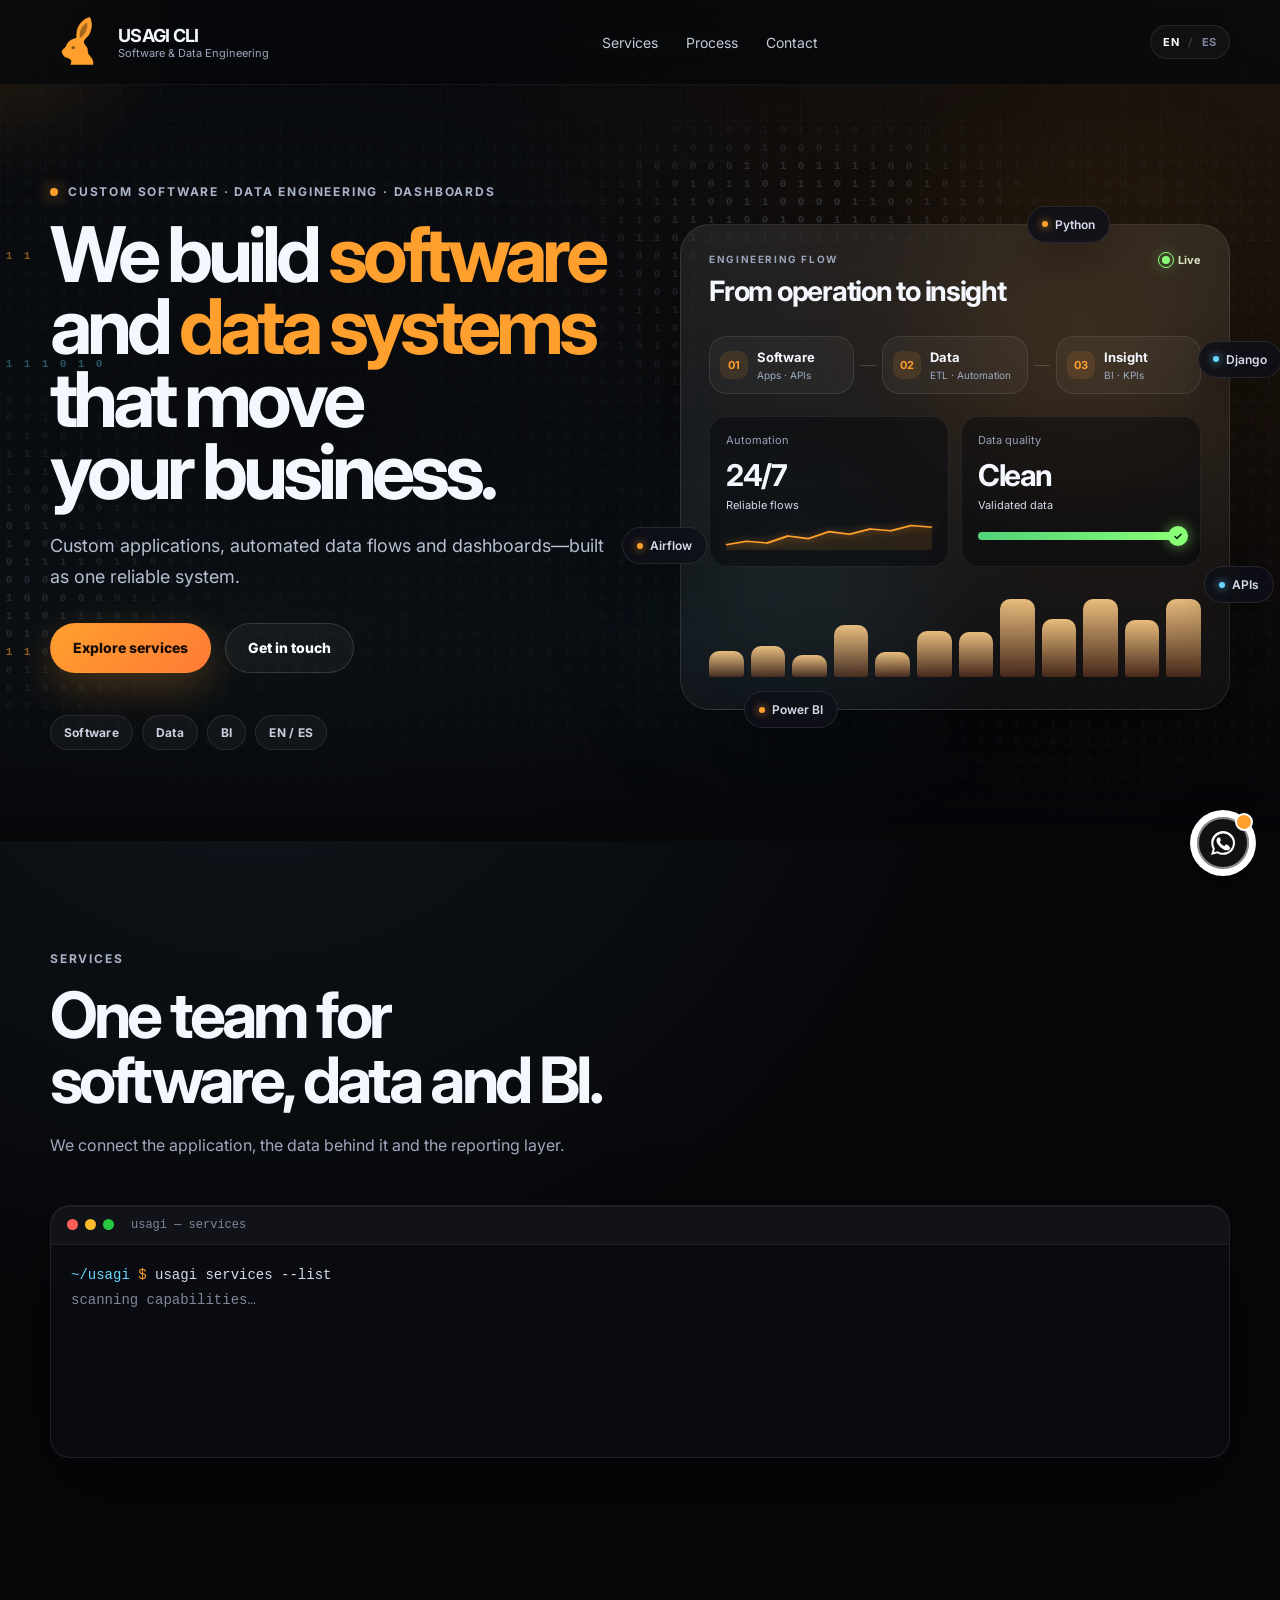
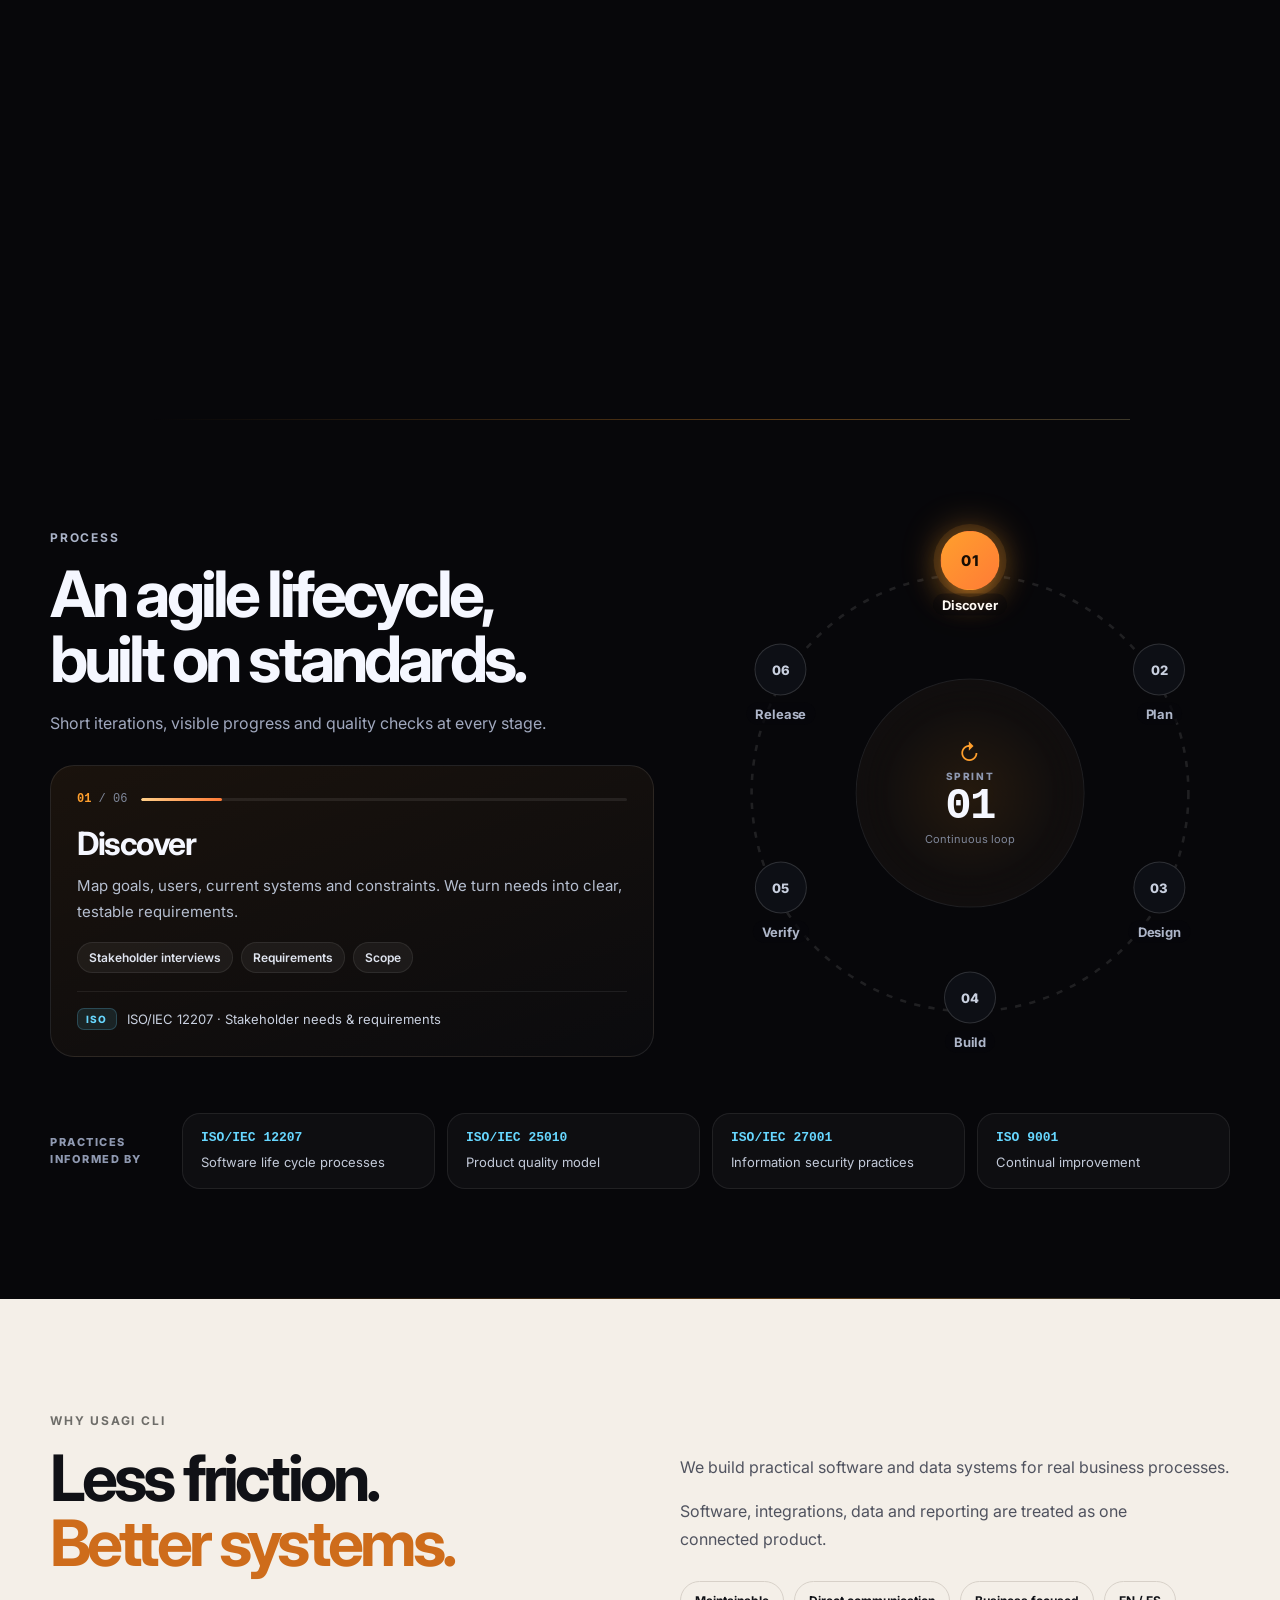
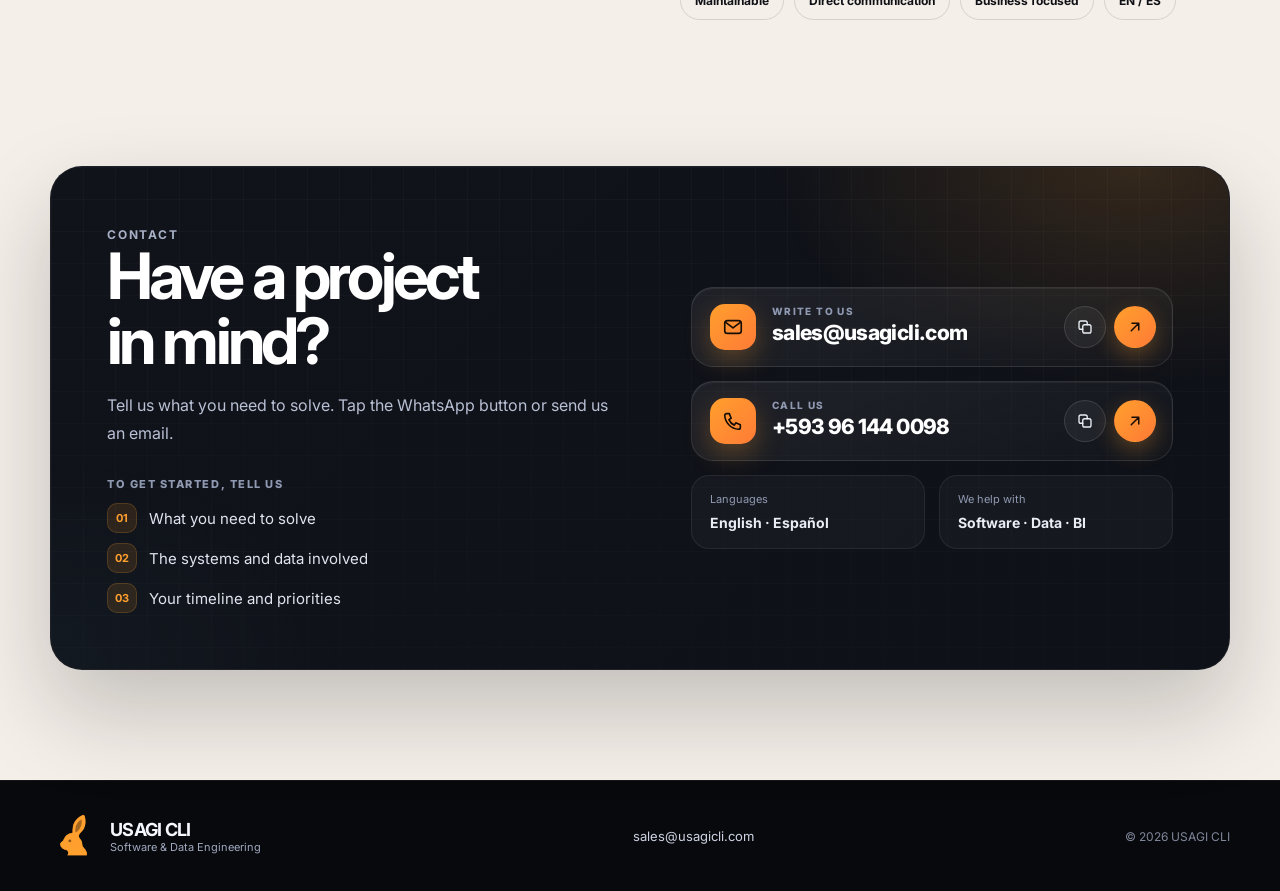
==== index.html @ cc5dfbf8 "init" ====
<!doctype html>
<html lang="en">
<head>
  <meta charset="utf-8" />
  <meta name="viewport" content="width=device-width, initial-scale=1" />
  <meta name="description" content="USAGI CLI is a software and data engineering company focused on custom development, data pipelines, automation and dashboards." />
  <title>USAGI CLI — Software & Data Engineering</title>
  <link rel="preconnect" href="https://fonts.googleapis.com">
  <link rel="preconnect" href="https://fonts.gstatic.com" crossorigin>
  <link href="https://fonts.googleapis.com/css2?family=Inter:wght@400;500;600;700;800;900&family=Space+Grotesk:wght@500;700&display=swap" rel="stylesheet">
  <link rel="stylesheet" href="styles.css" />
</head>
<body>
  <div class="bg-grid"></div>
  <div class="cursor-glow" id="cursorGlow"></div>

  <header class="site-header">
    <div class="container nav-row">
      <a href="#top" class="brand" aria-label="USAGI CLI home">
        <span class="brand-badge">
          <img src="logo.png" alt="USAGI CLI logo" class="brand-logo" />
        </span>
        <span class="brand-text">
          <strong>USAGI CLI</strong>
          <small data-i18n="brand.tag">Software & Data Engineering</small>
        </span>
      </a>

      <nav class="main-nav" aria-label="Main navigation">
        <a href="#services" data-i18n="nav.services">Services</a>
        <a href="#process" data-i18n="nav.process">Process</a>
        <a href="#contact" data-i18n="nav.contact">Contact</a>
      </nav>

      <div class="nav-actions">
        <button class="lang-switch" id="langSwitch" aria-label="Switch language">
          <span data-lang="en">EN</span>
          <span class="slash">/</span>
          <span data-lang="es">ES</span>
        </button>
      </div>
    </div>
  </header>

  <main id="top">
    <section class="hero section-first">
      <canvas class="hero-bits" id="heroBits" aria-hidden="true"></canvas>
      <div class="container hero-grid">
        <div class="hero-copy">
          <div class="eyebrow">
            <span class="eyebrow-ping"></span>
            <span data-i18n="hero.eyebrow">Custom software · Data engineering · Dashboards</span>
          </div>

          <h1 data-i18n-html="hero.title">We build <span>software systems</span> and <span>data flows</span> that move businesses forward.</h1>
          <p class="hero-lead" data-i18n="hero.lead">USAGI CLI helps companies design, build and operate custom applications, data pipelines, process automation and dashboards with practical engineering and direct communication.</p>

          <div class="hero-actions">
            <a href="#services" class="button primary" data-i18n="hero.cta1">Explore services</a>
            <a href="#contact" class="button ghost" data-i18n="hero.cta2">Get in touch</a>
          </div>

          <div class="hero-chips" aria-label="Capabilities">
            <span>Software</span>
            <span>Data</span>
            <span>BI</span>
            <span>EN / ES</span>
          </div>
        </div>

        <div class="hero-visual">
          <div class="hero-orb orb-a"></div>
          <div class="hero-orb orb-b"></div>

          <div class="hero-stage">
          <div class="hero-panel glass tilt-card" id="tiltCard">
            <div class="panel-glare" aria-hidden="true"></div>
            <div class="panel-top">
              <div>
                <span class="micro-label" data-i18n="panel.label">LIVE ENGINEERING VIEW</span>
                <h3 data-i18n="panel.title">Connected delivery</h3>
              </div>
              <span class="live-status"><i></i><span data-i18n="panel.status">Active</span></span>
            </div>

            <div class="workflow-rail">
              <div class="wf-item">
                <b>01</b>
                <div>
                  <strong data-i18n="panel.box1.title">Software</strong>
                  <span data-i18n="panel.box1.text">Apps · APIs · Platforms</span>
                </div>
              </div>
              <div class="wf-line"><i></i></div>
              <div class="wf-item">
                <b>02</b>
                <div>
                  <strong data-i18n="panel.box2.title">Data</strong>
                  <span data-i18n="panel.box2.text">ETL · Validation · Automation</span>
                </div>
              </div>
              <div class="wf-line"><i></i></div>
              <div class="wf-item">
                <b>03</b>
                <div>
                  <strong data-i18n="panel.box3.title">Insight</strong>
                  <span data-i18n="panel.box3.text">Dashboards · KPIs · Reporting</span>
                </div>
              </div>
            </div>

            <div class="signal-grid">
              <div class="signal-card">
                <span data-i18n="panel.metric1.label">Automation</span>
                <strong>24/7</strong>
                <small data-i18n="panel.metric1.text">Always-on flows</small>
                <svg class="sparkline" viewBox="0 0 120 32" preserveAspectRatio="none" aria-hidden="true">
                  <path class="spark-fill" d="M0 26 L12 22 L24 24 L36 16 L48 19 L60 11 L72 14 L84 8 L96 10 L108 4 L120 6 L120 32 L0 32 Z"/>
                  <path class="spark-line" pathLength="1" d="M0 26 L12 22 L24 24 L36 16 L48 19 L60 11 L72 14 L84 8 L96 10 L108 4 L120 6"/>
                </svg>
              </div>
              <div class="signal-card">
                <span data-i18n="panel.metric2.label">Data quality</span>
                <strong>Clean</strong>
                <small data-i18n="panel.metric2.text">Validation-first</small>
                <div class="quality-bar" aria-hidden="true"><i></i><b>✓</b></div>
              </div>
            </div>

            <div class="pulse-chart" id="pulseChart" aria-hidden="true">
              <span></span><span></span><span></span><span></span><span></span><span></span><span></span><span></span><span></span><span></span><span></span><span></span>
            </div>
          </div>

          <div class="float-tag tag-1">Python</div>
          <div class="float-tag tag-2">Django</div>
          <div class="float-tag tag-3">Airflow</div>
          <div class="float-tag tag-4">Power BI</div>
          <div class="float-tag tag-5">APIs</div>
          </div>
        </div>
      </div>
    </section>


    <section class="section" id="services">
      <div class="container">
        <div class="section-heading reveal">
          <span class="kicker" data-i18n="services.kicker">Services</span>
          <h2 data-i18n="services.title">Engineering that covers product, process and information.</h2>
          <p data-i18n="services.lead">We do not just build screens. We help structure the system behind them: logic, integrations, data movement and decision-ready outputs.</p>
        </div>

        <div class="cli-window reveal" id="servicesCli" aria-hidden="true">
          <div class="cli-bar">
            <i></i><i></i><i></i>
            <span>usagi — services</span>
          </div>
          <div class="cli-body"></div>
        </div>

        <div class="service-grid" id="serviceGrid">
          <article class="service-card featured">
            <div class="service-top"><div class="service-icon">◫</div><code class="service-path">~/software</code></div>
            <h3 data-i18n="services.a.title">Software Development</h3>
            <p data-i18n="services.a.text">Custom platforms, internal systems, web apps, backend services and APIs designed for real workflows and maintainable growth.</p>
            <ul>
              <li data-i18n="services.a.1">Custom web applications</li>
              <li data-i18n="services.a.2">Backend architecture & APIs</li>
              <li data-i18n="services.a.3">Frontend implementation</li>
                          </ul>
          </article>

          <article class="service-card">
            <div class="service-top"><div class="service-icon">↯</div><code class="service-path">~/data</code></div>
            <h3 data-i18n="services.b.title">Data Engineering</h3>
            <p data-i18n="services.b.text">Data collection and orchestration across databases, files, APIs and operational sources—clean, validated and ready to be consumed.</p>
            <ul>
              <li data-i18n="services.b.1">ETL / ELT pipelines</li>
              <li data-i18n="services.b.2">Process automation</li>
              <li data-i18n="services.b.3">Database & source integrations</li>
                          </ul>
          </article>

          <article class="service-card">
            <div class="service-top"><div class="service-icon">▣</div><code class="service-path">~/insight</code></div>
            <h3 data-i18n="services.c.title">Dashboards & BI</h3>
            <p data-i18n="services.c.text">Operational and executive dashboards that transform data into visibility, KPIs and confident business decisions.</p>
            <ul>
              <li data-i18n="services.c.1">Power BI dashboards</li>
              <li data-i18n="services.c.2">Executive reporting</li>
              <li data-i18n="services.c.3">Metrics and KPI design</li>
                          </ul>
          </article>
        </div>
      </div>
    </section>


    <section class="section process-section" id="process">
      <div class="container">
        <div class="lifecycle">
          <div class="lc-copy">
            <div class="section-heading reveal">
              <span class="kicker" data-i18n="process.kicker">Process</span>
              <h2 data-i18n="process.title">An agile lifecycle, built on standards.</h2>
              <p data-i18n="process.lead">Short iterations, visible progress and quality checks at every stage.</p>
            </div>

            <div class="lc-detail reveal" id="lcDetail" aria-live="polite">
              <div class="lc-detail-top">
                <span class="lc-count"><b id="lcNum">01</b> / 06</span>
                <span class="lc-bar"><i id="lcBar"></i></span>
              </div>
              <h3 id="lcTitle">Discover</h3>
              <p id="lcText">Map goals, users, current systems and constraints. We turn needs into clear, testable requirements.</p>
              <ul class="lc-tags" id="lcTags"><li>Stakeholder interviews</li><li>Requirements</li><li>Scope</li></ul>
              <div class="lc-iso"><span>ISO</span><em id="lcIso">ISO/IEC 12207 · Stakeholder needs & requirements</em></div>
            </div>
          </div>

          <div class="lc-wheel reveal" id="lcWheel">
            <svg class="lc-ring" viewBox="0 0 100 100" aria-hidden="true">
              <defs>
                <linearGradient id="lcGrad" x1="0" y1="0" x2="1" y2="1">
                  <stop offset="0" stop-color="#ffcf89"/><stop offset="1" stop-color="#ff7b36"/>
                </linearGradient>
              </defs>
              <circle class="lc-track" cx="50" cy="50" r="42"/>
              <circle class="lc-progress" id="lcProgress" cx="50" cy="50" r="42" pathLength="600"/>
              <g class="lc-runner" id="lcRunner"><circle cx="50" cy="8" r="2.2"/></g>
            </svg>
            <div class="lc-center">
              <span class="lc-loop" aria-hidden="true">↻</span>
              <small data-i18n="lc.sprint">Sprint</small>
              <strong id="lcSprint">01</strong>
              <em data-i18n="lc.center">Continuous loop</em>
            </div>
              <button class="lc-node active" type="button" data-step="0" style="left:50%;top:8%">
                <b>01</b><span data-i18n="lc.1.title">Discover</span>
              </button>
              <button class="lc-node" type="button" data-step="1" style="left:86.4%;top:29%">
                <b>02</b><span data-i18n="lc.2.title">Plan</span>
              </button>
              <button class="lc-node" type="button" data-step="2" style="left:86.4%;top:71%">
                <b>03</b><span data-i18n="lc.3.title">Design</span>
              </button>
              <button class="lc-node" type="button" data-step="3" style="left:50%;top:92%">
                <b>04</b><span data-i18n="lc.4.title">Build</span>
              </button>
              <button class="lc-node" type="button" data-step="4" style="left:13.6%;top:71%">
                <b>05</b><span data-i18n="lc.5.title">Verify</span>
              </button>
              <button class="lc-node" type="button" data-step="5" style="left:13.6%;top:29%">
                <b>06</b><span data-i18n="lc.6.title">Release</span>
              </button>
          </div>
        </div>

        <div class="iso-strip reveal">
          <span class="iso-label" data-i18n="iso.label">Practices informed by</span>
          <div class="iso-card">
            <strong>ISO/IEC 12207</strong>
            <span data-i18n="iso.1">Software life cycle processes</span>
          </div>
          <div class="iso-card">
            <strong>ISO/IEC 25010</strong>
            <span data-i18n="iso.2">Product quality model</span>
          </div>
          <div class="iso-card">
            <strong>ISO/IEC 27001</strong>
            <span data-i18n="iso.3">Information security practices</span>
          </div>
          <div class="iso-card">
            <strong>ISO 9001</strong>
            <span data-i18n="iso.4">Continual improvement</span>
          </div>
        </div>
      </div>
    </section>

    <section class="section about-section">
      <div class="container about-layout">
        <div class="about-intro reveal">
          <span class="kicker" data-i18n="about.kicker">Why USAGI CLI</span>
          <h2 data-i18n-html="about.title">Technology should reduce friction, <span>not create it.</span></h2>
        </div>
        <div class="about-copy reveal">
          <p data-i18n="about.p1">USAGI CLI is a software and data engineering company focused on useful systems: products that solve real problems, processes that can be automated and information that can be trusted.</p>
          <p data-i18n="about.p2">We care about both the engineering and the business process behind it. That means understanding the database, the integration, the user workflow and the reporting layer as one connected system.</p>
          <div class="principles">
            <span data-i18n="about.tag1">Maintainable systems</span>
            <span data-i18n="about.tag2">Direct communication</span>
            <span data-i18n="about.tag3">Business-driven solutions</span>
            <span data-i18n="about.tag4">English / Spanish delivery</span>
          </div>
        </div>
      </div>
    </section>

    <section class="section contact-section" id="contact">
      <div class="container">
        <div class="contact-panel reveal">
          <div class="contact-copy">
            <span class="kicker light" data-i18n="contact.kicker">Contact</span>
            <h2 data-i18n="contact.title">Let’s talk about your project.</h2>
            <p data-i18n="contact.text">Tell us what you need to solve. Tap the WhatsApp button or send us an email.</p>

            <div class="contact-brief">
              <small data-i18n="contact.briefLabel">To get started, tell us</small>
              <ol>
                <li><b>01</b><span data-i18n="contact.brief1">What you need to solve</span></li>
                <li><b>02</b><span data-i18n="contact.brief2">The systems and data involved</span></li>
                <li><b>03</b><span data-i18n="contact.brief3">Your timeline and priorities</span></li>
              </ol>
            </div>
          </div>

          <div class="contact-cards">
            <div class="contact-method">
              <span class="contact-method-icon" aria-hidden="true">
                <svg viewBox="0 0 24 24" fill="none" stroke="currentColor" stroke-width="1.8" stroke-linecap="round" stroke-linejoin="round"><rect x="3" y="5" width="18" height="14" rx="3"/><path d="m4 7 8 6 8-6"/></svg>
              </span>
              <div class="contact-method-text">
                <small data-i18n="contact.emailLabel">Write to us</small>
                <a class="contact-method-value" href="mailto:sales@usagicli.com">sales@usagicli.com</a>
              </div>
              <div class="contact-method-actions">
                <button class="contact-icon-btn contact-copy-btn" type="button" data-copy="sales@usagicli.com" data-i18n-label="contact.copy" aria-label="Copy address" title="Copy address"><svg class="i-copy" viewBox="0 0 24 24" fill="none" stroke="currentColor" stroke-width="1.8" stroke-linecap="round" stroke-linejoin="round"><rect x="9" y="9" width="11" height="11" rx="2.5"/><path d="M15 9V6.5A2.5 2.5 0 0 0 12.5 4h-6A2.5 2.5 0 0 0 4 6.5v6A2.5 2.5 0 0 0 6.5 15H9"/></svg><svg class="i-check" viewBox="0 0 24 24" fill="none" stroke="currentColor" stroke-width="2.2" stroke-linecap="round" stroke-linejoin="round"><path d="m5 12.5 4.5 4.5L19 7.5"/></svg></button>
                <a class="contact-icon-btn primary" href="mailto:sales@usagicli.com" data-i18n-label="contact.emailAction" aria-label="Send an email" title="Send an email"><svg viewBox="0 0 24 24" fill="none" stroke="currentColor" stroke-width="2" stroke-linecap="round" stroke-linejoin="round"><path d="M7 17 17 7M8 7h9v9"/></svg></a>
              </div>
            </div>

            <div class="contact-method">
              <span class="contact-method-icon" aria-hidden="true">
                <svg viewBox="0 0 24 24" fill="none" stroke="currentColor" stroke-width="1.8" stroke-linecap="round" stroke-linejoin="round"><path d="M5 4h3l2 5-2.5 1.5a11 11 0 0 0 6 6L15 14l5 2v3a2 2 0 0 1-2 2A16 16 0 0 1 3 6a2 2 0 0 1 2-2"/></svg>
              </span>
              <div class="contact-method-text">
                <small data-i18n="contact.phoneLabel">Call us</small>
                <a class="contact-method-value" href="tel:+593961440098">+593 96 144 0098</a>
              </div>
              <div class="contact-method-actions">
                <button class="contact-icon-btn contact-copy-btn" type="button" data-copy="+593 96 144 0098" data-i18n-label="contact.copyPhone" aria-label="Copy number" title="Copy number"><svg class="i-copy" viewBox="0 0 24 24" fill="none" stroke="currentColor" stroke-width="1.8" stroke-linecap="round" stroke-linejoin="round"><rect x="9" y="9" width="11" height="11" rx="2.5"/><path d="M15 9V6.5A2.5 2.5 0 0 0 12.5 4h-6A2.5 2.5 0 0 0 4 6.5v6A2.5 2.5 0 0 0 6.5 15H9"/></svg><svg class="i-check" viewBox="0 0 24 24" fill="none" stroke="currentColor" stroke-width="2.2" stroke-linecap="round" stroke-linejoin="round"><path d="m5 12.5 4.5 4.5L19 7.5"/></svg></button>
                <a class="contact-icon-btn primary" href="tel:+593961440098" data-i18n-label="contact.phoneAction" aria-label="Call now" title="Call now"><svg viewBox="0 0 24 24" fill="none" stroke="currentColor" stroke-width="2" stroke-linecap="round" stroke-linejoin="round"><path d="M7 17 17 7M8 7h9v9"/></svg></a>
              </div>
            </div>


            <div class="contact-facts">
              <div>
                <small data-i18n="contact.langLabel">Languages</small>
                <strong>English · Español</strong>
              </div>
              <div>
                <small data-i18n="contact.focusLabel">We help with</small>
                <strong data-i18n="contact.focus">Software · Data · BI</strong>
              </div>
            </div>
          </div>
        </div>
      </div>
    </section>
  </main>

  <footer class="site-footer">
    <div class="container footer-row">
      <a href="#top" class="brand footer-brand">
        <span class="brand-badge small">
          <img src="logo.png" alt="USAGI CLI logo" class="brand-logo" />
        </span>
        <span class="brand-text">
          <strong>USAGI CLI</strong>
          <small data-i18n="footer.tag">Software & Data Engineering</small>
        </span>
      </a>
      <div class="footer-contact">
        <a href="mailto:sales@usagicli.com">sales@usagicli.com</a>
      </div>
      <p>© <span id="year"></span> USAGI CLI</p>
    </div>
  </footer>

  <a class="wa-fab whatsapp-dynamic" href="https://wa.me/593961440098" target="_blank" rel="noopener noreferrer" aria-label="Chat on WhatsApp">
    <span class="wa-fab-icon"><svg class="wa-icon" viewBox="0 0 24 24" aria-hidden="true"><path d="M20.5 3.5A11.8 11.8 0 0 0 12.1 0C5.5 0 .2 5.3.2 11.9c0 2.1.6 4.2 1.6 6L0 24l6.3-1.7c1.8 1 3.8 1.5 5.8 1.5 6.6 0 11.9-5.3 11.9-11.9 0-3.2-1.2-6.2-3.5-8.4Zm-8.4 18.3c-1.8 0-3.6-.5-5.1-1.4l-.4-.2-3.7 1 1-3.6-.2-.4A9.8 9.8 0 1 1 22 11.9a9.9 9.9 0 0 1-9.9 9.9Zm5.4-7.4c-.3-.1-1.7-.8-2-1-.3-.1-.5-.1-.7.2-.2.3-.8 1-1 1.2-.2.2-.4.2-.7.1-1.8-.9-3-1.6-4.2-3.7-.3-.5.3-.5.9-1.6.1-.2.1-.4 0-.6l-.9-2.2c-.2-.5-.5-.4-.7-.4h-.6c-.2 0-.6.1-.9.4-.3.3-1.2 1.2-1.2 2.9s1.2 3.3 1.4 3.5c.2.2 2.4 3.7 5.9 5.2 2.2 1 3.1 1 4.2.8.7-.1 1.7-.7 2-1.4.2-.7.2-1.3.2-1.4-.1-.1-.4-.2-.7-.3Z"/></svg></span>
  </a>

  <script src="script.js"></script>
</body>
</html>
---- styles.css ----
:root{
  --bg:#07070a;
  --surface:#0d0e13;
  --surface-2:#12141b;
  --surface-3:#171a24;
  --text:#f5f7ff;
  --muted:#a0a8be;
  --line:rgba(255,255,255,.09);
  --accent:#ff9f2d;
  --accent-2:#ffcf89;
  --accent-3:#ff7b36;
  --cyan:#67d7ff;
  --shadow:0 24px 80px rgba(0,0,0,.45);
  --container:1180px;
  --radius:24px;
}
*{box-sizing:border-box}
html{scroll-behavior:smooth}
body{
  margin:0;
  color:var(--text);
  background:radial-gradient(circle at top right, rgba(255,159,45,.10), transparent 20%),
             radial-gradient(circle at 20% 15%, rgba(103,215,255,.08), transparent 20%),
             var(--bg);
  font-family:Inter,system-ui,sans-serif;
  -webkit-font-smoothing:antialiased;
  overflow-x:hidden;
}
a{color:inherit;text-decoration:none}
button{font:inherit}
img{max-width:100%;display:block}
.container{width:min(calc(100% - 40px), var(--container));margin:0 auto}
.bg-grid{
  position:fixed;inset:0;pointer-events:none;z-index:-2;
  background-image:
    linear-gradient(rgba(255,255,255,.025) 1px, transparent 1px),
    linear-gradient(90deg, rgba(255,255,255,.025) 1px, transparent 1px);
  background-size:40px 40px;
  mask-image:linear-gradient(to bottom, black, rgba(0,0,0,.12));
}
.cursor-glow{
  position:fixed; left:0; top:0; width:420px; height:420px; border-radius:50%;
  background:radial-gradient(circle, rgba(255,159,45,.14), rgba(255,159,45,0) 65%);
  pointer-events:none; transform:translate(-50%,-50%); z-index:-1; filter:blur(6px);
}
.glass{
  background:linear-gradient(180deg, rgba(255,255,255,.08), rgba(255,255,255,.03));
  border:1px solid rgba(255,255,255,.1);
  box-shadow:var(--shadow);
  backdrop-filter:blur(20px);
}
.site-header{
  position:sticky; top:0; z-index:50;
  border-bottom:1px solid rgba(255,255,255,.05);
  background:rgba(6,7,10,.74); backdrop-filter:blur(18px);
}
.nav-row{min-height:84px; display:flex; align-items:center; justify-content:space-between; gap:24px}
.brand{display:flex; align-items:center; gap:14px; min-width:0}
.brand-badge{
  width:54px; height:54px; flex:none;
  display:grid; place-items:center;
}
.brand-badge.small{width:46px;height:46px}
.brand-logo{width:100%;height:100%;object-fit:contain}
.brand-text{display:flex; flex-direction:column; min-width:0}
.brand-text strong{font-size:18px; letter-spacing:-.04em; white-space:nowrap}
.brand-text small{font-size:11px; color:var(--muted); white-space:nowrap}
.main-nav{display:flex; gap:28px; color:#c6cbda; font-size:14px}
.main-nav a{position:relative}
.main-nav a:after{content:""; position:absolute; left:0; bottom:-8px; width:0; height:2px; background:var(--accent); transition:.25s ease}
.main-nav a:hover{color:#fff}.main-nav a:hover:after{width:100%}
.nav-actions{display:flex; align-items:center; gap:14px}
.nav-mini-link{font-size:13px; color:#c2c8d6}
.nav-mini-link:hover{color:#fff}
.lang-switch{
  border:1px solid rgba(255,255,255,.09); border-radius:999px; background:rgba(255,255,255,.03);
  color:#8087a0; padding:9px 12px; cursor:pointer; font-weight:700; letter-spacing:.06em; font-size:11px;
}
.lang-switch .slash{opacity:.35; margin:0 5px}
.lang-switch [data-lang].active{color:#fff}
.button{
  display:inline-flex; align-items:center; justify-content:center; min-height:50px; padding:0 22px;
  border-radius:999px; border:1px solid transparent; font-weight:800; font-size:14px; transition:.22s ease;
}
.button:hover{transform:translateY(-2px)}
.button.primary{background:linear-gradient(135deg, var(--accent), var(--accent-3)); color:#170d04; box-shadow:0 14px 40px rgba(255,159,45,.25)}
.button.primary:hover{box-shadow:0 18px 50px rgba(255,159,45,.35)}
.button.ghost{border-color:rgba(255,255,255,.14); background:rgba(255,255,255,.04); color:#fff}
.button.small{min-height:42px; padding:0 16px}
.section-first{padding:72px 0 64px}
.hero-grid{display:grid; grid-template-columns:1.02fr .98fr; gap:58px; align-items:center}
.eyebrow,.kicker{font-size:12px; letter-spacing:.15em; text-transform:uppercase; color:#aab3c8; font-weight:700}
.eyebrow{display:flex; align-items:center; gap:10px; margin-bottom:20px}
.eyebrow-ping{width:8px;height:8px;border-radius:50%; background:var(--accent); box-shadow:0 0 16px var(--accent)}
.hero-copy h1{
  margin:0 0 22px; font-size:clamp(52px, 6vw, 88px); line-height:.94; letter-spacing:-.065em;
}
.hero-copy h1 span{color:var(--accent)}
.hero-lead{max-width:660px; color:#b6bfd0; font-size:18px; line-height:1.75; margin:0 0 30px}
.hero-actions{display:flex; gap:14px; align-items:center; margin-bottom:34px}
.hero-stats{display:grid; grid-template-columns:repeat(3, 1fr); gap:14px}
.stat-card{padding:18px; border-radius:20px}
.stat-card span,.stat-card strong,.stat-card small{display:block}
.stat-card span{font-size:11px; color:#94a0b8; margin-bottom:12px}
.stat-card strong{font-size:34px; letter-spacing:-.05em; margin-bottom:6px}
.stat-card small{font-size:12px; color:#cad0de}
.hero-visual{position:relative; min-height:620px; display:grid; place-items:center}
.hero-orb{position:absolute; border-radius:50%; filter:blur(90px); opacity:.36}
.orb-a{width:260px;height:260px; background:rgba(255,159,45,.42); top:8%; right:4%}
.orb-b{width:230px;height:230px; background:rgba(103,215,255,.28); bottom:10%; left:0}
.hero-panel{position:relative; width:min(100%, 530px); padding:28px; border-radius:30px; z-index:3; transform-style:preserve-3d}
.panel-top{display:flex; align-items:flex-start; justify-content:space-between; gap:16px; margin-bottom:28px}
.micro-label{display:block; font-size:10px; letter-spacing:.16em; text-transform:uppercase; color:#9aa4ba; font-weight:700; margin-bottom:9px}
.panel-top h3{margin:0; font-size:28px; letter-spacing:-.045em}
.live-status{display:flex; align-items:center; gap:8px; font-size:11px; color:#dce8c5; font-weight:700}
.live-status i{width:8px;height:8px;border-radius:50%; background:#89ff75; box-shadow:0 0 16px #89ff75}
.workflow-rail{display:flex; align-items:center; gap:8px; margin-bottom:22px}
.wf-item{flex:1; min-width:0; border:1px solid rgba(255,255,255,.09); background:rgba(255,255,255,.04); border-radius:18px; padding:14px 12px; display:flex; gap:10px; align-items:center}
.wf-item b{flex:none; width:32px;height:32px; border-radius:10px; display:grid;place-items:center; background:rgba(255,159,45,.12); color:var(--accent); font-size:11px}
.wf-item strong,.wf-item span{display:block}
.wf-item strong{font-size:13px; margin-bottom:4px}.wf-item span{font-size:10px; color:#9eabc5; white-space:nowrap; overflow:hidden; text-overflow:ellipsis}
.wf-line{height:1px; width:14px; background:rgba(255,255,255,.17)}
.signal-grid{display:grid; grid-template-columns:1fr 1fr; gap:12px; margin-bottom:18px}
.signal-card{padding:16px; border-radius:18px; background:rgba(4,5,10,.42); border:1px solid rgba(255,255,255,.07)}
.signal-card span,.signal-card strong,.signal-card small{display:block}
.signal-card span{font-size:11px; color:#96a0b7; margin-bottom:10px}
.signal-card strong{font-size:30px; letter-spacing:-.05em}.signal-card small{margin-top:5px; font-size:11px; color:#d5dbeb}
.pulse-chart{height:96px; display:flex; gap:7px; align-items:end; padding:14px 0 4px}
.pulse-chart span{flex:1; border-radius:10px 10px 3px 3px; background:linear-gradient(180deg, rgba(255,207,137,.9), rgba(255,123,54,.22)); animation:pulse 2.4s ease-in-out infinite}
.pulse-chart span:nth-child(1){height:26%}.pulse-chart span:nth-child(2){height:44%}.pulse-chart span:nth-child(3){height:38%}.pulse-chart span:nth-child(4){height:60%}.pulse-chart span:nth-child(5){height:47%}.pulse-chart span:nth-child(6){height:72%}.pulse-chart span:nth-child(7){height:64%}.pulse-chart span:nth-child(8){height:84%}.pulse-chart span:nth-child(9){height:70%}.pulse-chart span:nth-child(10){height:96%}.pulse-chart span:nth-child(11){height:80%}.pulse-chart span:nth-child(12){height:90%}
.pulse-chart span:nth-child(2n){animation-delay:.4s}.pulse-chart span:nth-child(3n){animation-delay:.8s}
@keyframes pulse{0%,100%{transform:scaleY(.92); opacity:.72}50%{transform:scaleY(1.04); opacity:1}}
.float-tag{position:absolute; z-index:4; padding:10px 14px; border-radius:999px; background:rgba(14,16,24,.86); border:1px solid rgba(255,255,255,.10); box-shadow:0 18px 45px rgba(0,0,0,.28); font-size:12px; color:#d7dcec; font-weight:600}
.tag-1{top:14%; left:-2%}.tag-2{top:28%; right:-3%}.tag-3{bottom:28%; left:-1%}.tag-4{bottom:10%; right:11%}.tag-5{top:54%; right:-5%}
.trust-strip{padding:10px 0 0}
.trust-grid{display:grid; grid-template-columns:repeat(4, 1fr); gap:14px}
.trust-item{padding:20px; border:1px solid rgba(255,255,255,.08); border-radius:20px; background:rgba(255,255,255,.03)}
.trust-item strong,.trust-item span{display:block}.trust-item strong{font-size:14px; margin-bottom:7px}.trust-item span{font-size:12px; color:var(--muted); line-height:1.6}
.section{padding:110px 0}
.section-heading{max-width:760px; margin-bottom:46px}
.section-heading.narrow{margin-bottom:32px}
.section-heading .kicker{display:block; margin-bottom:16px}
.section-heading h2,.about-intro h2,.contact-copy h2{font-size:clamp(38px, 5vw, 66px); line-height:1.02; letter-spacing:-.06em; margin:0 0 18px}
.section-heading p,.about-copy p,.contact-copy p{font-size:16px; line-height:1.75; color:var(--muted)}
.service-grid{display:grid; grid-template-columns:repeat(3, 1fr); gap:16px}
.service-card{padding:28px; border-radius:var(--radius); border:1px solid rgba(255,255,255,.08); background:linear-gradient(180deg, rgba(255,255,255,.04), rgba(255,255,255,.02))}
.service-card.featured{background:linear-gradient(180deg, rgba(255,159,45,.12), rgba(255,255,255,.03))}
.service-icon{width:52px;height:52px;border-radius:16px; display:grid; place-items:center; background:rgba(255,255,255,.05); border:1px solid rgba(255,255,255,.08); color:var(--accent); font-size:24px; margin-bottom:72px}
.service-card h3{font-size:28px; letter-spacing:-.045em; margin:0 0 14px}.service-card p{margin-bottom:18px}
.service-card ul{list-style:none; padding:18px 0 0; margin:18px 0 0; border-top:1px solid rgba(255,255,255,.08)}
.service-card li{padding:9px 0; color:#d0d6e5; font-size:13px}.service-card li:before{content:"↳"; margin-right:10px; color:var(--accent)}
.solutions-section{background:linear-gradient(180deg, rgba(255,255,255,.02), rgba(255,255,255,.01)); border-top:1px solid rgba(255,255,255,.05); border-bottom:1px solid rgba(255,255,255,.05)}
.solution-grid{display:grid; grid-template-columns:1.1fr .9fr; gap:16px}
.solution-card{position:relative; overflow:hidden; min-height:330px; padding:30px; border-radius:var(--radius); border:1px solid rgba(255,255,255,.08); background:rgba(255,255,255,.03)}
.solution-card.large{grid-row:span 2; min-height:680px; background:linear-gradient(180deg, rgba(103,215,255,.09), rgba(255,255,255,.03))}
.pill{display:inline-flex; padding:8px 10px; border-radius:999px; border:1px solid rgba(255,255,255,.1); font-size:11px; color:#d0d7e7; margin-bottom:22px}
.solution-card h3{margin:0 0 12px; font-size:31px; letter-spacing:-.05em}
.solution-card p{max-width:520px; color:#b3bdd0; line-height:1.7}
.app-mock{position:absolute; left:28px; right:-80px; bottom:-45px; height:360px; display:flex; border-radius:18px 0 0 0; overflow:hidden; border:1px solid rgba(255,255,255,.08); background:#0c1018}
.mock-sidebar{width:86px; background:#101420; border-right:1px solid rgba(255,255,255,.08)}
.mock-main{flex:1; padding:28px}.mock-row{height:12px; width:78%; background:#273142; border-radius:999px; margin-bottom:11px}.mock-row.short{width:36%; background:rgba(255,159,45,.38)}
.mock-cards{display:grid; grid-template-columns:repeat(3,1fr); gap:12px; margin:26px 0}
.mock-cards span{height:82px; border-radius:14px; background:#121827; border:1px solid rgba(255,255,255,.07)}
.mock-table{border:1px solid rgba(255,255,255,.08); border-radius:14px; padding:8px}.mock-table i{display:block; height:36px; border-bottom:1px solid rgba(255,255,255,.05)}
.mini-flow{display:flex; gap:9px; align-items:center; margin-top:40px; flex-wrap:wrap}.mini-flow span{padding:12px 14px; border-radius:12px; border:1px solid rgba(255,255,255,.09); background:#0d121b; font-size:12px; font-weight:600}.mini-flow i{font-style:normal; color:#7f8aa4}
.mini-bars{height:102px; display:flex; align-items:end; gap:10px; margin-top:32px}.mini-bars b{flex:1; border-radius:12px 12px 4px 4px; background:linear-gradient(180deg, rgba(255,207,137,.95), rgba(255,123,54,.24))}.mini-bars b:nth-child(1){height:35%}.mini-bars b:nth-child(2){height:52%}.mini-bars b:nth-child(3){height:44%}.mini-bars b:nth-child(4){height:70%}.mini-bars b:nth-child(5){height:82%}.mini-bars b:nth-child(6){height:95%}
.process-grid{display:grid; grid-template-columns:repeat(4,1fr); gap:0; border-top:1px solid rgba(255,255,255,.08)}
.process-grid article{padding:28px 22px 0 0; min-height:250px; border-right:1px solid rgba(255,255,255,.08)}
.process-grid article:nth-child(n+2){padding-left:22px}.process-grid article:last-child{border-right:0}
.process-grid span{font-size:11px; font-weight:800; color:var(--accent)}
.process-grid h3{margin:46px 0 12px; font-size:22px; letter-spacing:-.04em}.process-grid p{font-size:14px; color:#aeb6c9; line-height:1.7}
.about-section{background:#f4efe8; color:#101116}
.about-layout{display:grid; grid-template-columns:1fr 1fr; gap:80px; align-items:start}
.about-intro .kicker{color:#6e6d69}
.about-intro h2{margin-top:16px}.about-intro h2 span{color:#ce6c1b}
.about-copy{padding-top:28px}.about-copy p{color:#50535f}
.principles{display:flex; flex-wrap:wrap; gap:10px; margin-top:28px}.principles span{padding:11px 14px; border-radius:999px; border:1px solid #d7d0c8; font-size:12px; font-weight:700}
.contact-section{padding-top:36px; background:#f4efe8}
.contact-panel{padding:56px; border-radius:32px 32px 0 0; background:linear-gradient(135deg, #11131a, #0e1118); color:#fff; display:grid; grid-template-columns:1fr .9fr; gap:32px}
.kicker.light{color:#a8b0c6}
.contact-copy p{color:#b8c0d4}
.contact-cards{display:grid; gap:14px; align-content:center}
.contact-card{padding:22px; border-radius:22px; display:block}
.contact-card span,.contact-card strong,.contact-card small{display:block}.contact-card span{font-size:12px; color:#95a0bc; margin-bottom:10px}.contact-card strong{font-size:22px; letter-spacing:-.04em}.contact-card small{margin-top:8px; color:#d8deea; font-size:12px}
.site-footer{background:#08090d; border-top:1px solid rgba(255,255,255,.06)}
.footer-row{min-height:110px; display:flex; align-items:center; justify-content:space-between; gap:28px}
.footer-contact{display:flex; flex-direction:column; align-items:flex-start; gap:8px}.footer-contact a{font-size:13px; color:#cdd3e2}.footer-row p{font-size:12px; color:#7f879a}
.reveal{opacity:0; transform:translateY(24px); transition:opacity .7s cubic-bezier(.2,.7,.2,1), transform .7s cubic-bezier(.2,.7,.2,1)}
.reveal.visible{opacity:1; transform:none}
@media(max-width:1080px){
  .main-nav,.nav-mini-link{display:none}
  .hero-grid,.about-layout,.contact-panel{grid-template-columns:1fr}
  .hero-visual{min-height:560px}
  .trust-grid,.service-grid{grid-template-columns:1fr 1fr}
  .solution-grid{grid-template-columns:1fr}
  .solution-card.large{grid-row:auto; min-height:620px}
  .process-grid{grid-template-columns:1fr 1fr}
  .process-grid article:nth-child(2){border-right:0}
  .process-grid article:nth-child(3), .process-grid article:nth-child(4){border-top:1px solid rgba(255,255,255,.08)}
}
@media(max-width:760px){
  .container{width:min(calc(100% - 24px), var(--container))}
  .nav-row{min-height:72px}
  .brand-badge{width:48px;height:48px}.brand-badge.small{width:40px;height:40px}
  .brand-text small{display:none}
  .nav-actions .button.small{display:none}
  .section-first{padding:54px 0 40px}
  .hero-copy h1{font-size:48px}
  .hero-lead{font-size:16px}
  .hero-actions{flex-direction:column; align-items:stretch}
  .hero-stats{grid-template-columns:1fr}
  .hero-visual{min-height:500px}
  .hero-panel{padding:18px; border-radius:22px}
  .workflow-rail{gap:5px}
  .wf-item{padding:10px 8px}.wf-item span{display:none}
  .float-tag{display:none}
  .trust-grid,.service-grid{grid-template-columns:1fr}
  .section{padding:82px 0}
  .section-heading h2,.about-intro h2,.contact-copy h2{font-size:39px}
  .service-icon{margin-bottom:38px}
  .solution-card.large{min-height:540px}
  .app-mock{left:18px}
  .process-grid{grid-template-columns:1fr}
  .process-grid article,.process-grid article:nth-child(n+2){padding:24px 0;border-right:0;border-top:1px solid rgba(255,255,255,.08);min-height:auto}
  .process-grid article:first-child{border-top:0}
  .process-grid h3{margin-top:22px}
  .contact-panel{padding:40px 22px}
  .contact-card strong{font-size:18px; word-break:break-word}
  .footer-row{padding:24px 0; flex-direction:column; align-items:flex-start}
}

.whatsapp-link{color:#dfffe8!important}.whatsapp-link:hover{color:#ffffff!important}.whatsapp-card{border-color:rgba(37,211,102,.28)!important;box-shadow:0 22px 70px rgba(37,211,102,.10)!important}.whatsapp-card:before{content:"";display:inline-block;width:8px;height:8px;border-radius:50%;background:#25d366;box-shadow:0 0 14px rgba(37,211,102,.7);margin-right:8px;vertical-align:middle}.whatsapp-primary{position:relative}.whatsapp-primary:after{content:"↗";margin-left:9px;font-size:13px}.contact-card{transition:transform .2s ease,border-color .2s ease,background .2s ease}.contact-card:hover{transform:translateY(-3px);background:linear-gradient(180deg,rgba(255,255,255,.10),rgba(255,255,255,.04))}


/* ---------- V5: tighter layout, concise content, richer motion ---------- */
.hero-grid > *,
.service-grid > *,
.solution-grid > *,
.about-layout > *,
.contact-panel > *,
.workflow-rail > * {
  min-width: 0;
}

h1,h2,h3,p,li,strong,span,a {
  overflow-wrap: anywhere;
}

.hero-lead,
.section-heading p,
.service-card p,
.solution-card p,
.process-grid p,
.about-copy p,
.contact-copy p {
  text-wrap: pretty;
}

.hero-copy h1,
.section-heading h2,
.about-intro h2,
.contact-copy h2 {
  text-wrap: balance;
}

.whatsapp-button{
  background:linear-gradient(135deg,#32d36d,#20b85a);
  color:#061a0d;
  border-color:rgba(255,255,255,.12);
  box-shadow:0 14px 38px rgba(37,211,102,.22);
  gap:9px;
}
.whatsapp-button:hover{
  box-shadow:0 18px 50px rgba(37,211,102,.34);
  transform:translateY(-2px) scale(1.015);
}
.wa-icon{width:18px;height:18px;fill:currentColor;flex:none}
.whatsapp-primary{min-height:54px;padding-inline:24px}

.hero-chips{
  display:flex;
  flex-wrap:wrap;
  gap:9px;
  padding-top:8px;
}
.hero-chips span{
  padding:9px 13px;
  border:1px solid rgba(255,255,255,.09);
  background:rgba(255,255,255,.035);
  border-radius:999px;
  color:#c9d0df;
  font-size:12px;
  font-weight:700;
  letter-spacing:.02em;
  animation:chipFloat 5s ease-in-out infinite;
}
.hero-chips span:nth-child(2){animation-delay:.5s}
.hero-chips span:nth-child(3){animation-delay:1s}
.hero-chips span:nth-child(4){animation-delay:1.5s}
@keyframes chipFloat{
  0%,100%{transform:translateY(0)}
  50%{transform:translateY(-4px)}
}

.service-grid{
  grid-template-columns:repeat(3,minmax(0,1fr));
  align-items:stretch;
}
.service-card{
  display:flex;
  flex-direction:column;
  min-height:430px;
  overflow:hidden;
  position:relative;
  isolation:isolate;
  transition:transform .35s cubic-bezier(.2,.8,.2,1), border-color .35s ease, box-shadow .35s ease;
}
.service-card:before,
.solution-card:before,
.trust-item:before{
  content:"";
  position:absolute;
  width:220px;height:220px;
  left:var(--mx,50%);top:var(--my,50%);
  transform:translate(-50%,-50%);
  background:radial-gradient(circle,rgba(255,159,45,.13),transparent 68%);
  opacity:0;
  transition:opacity .3s ease;
  pointer-events:none;
  z-index:-1;
}
.service-card:hover,
.solution-card:hover{
  transform:translateY(-7px);
  border-color:rgba(255,159,45,.24);
  box-shadow:0 24px 70px rgba(0,0,0,.32);
}
.service-card:hover:before,
.solution-card:hover:before,
.trust-item:hover:before{opacity:1}

.service-icon{
  margin-bottom:44px;
  animation:iconHover 4.2s ease-in-out infinite;
}
.service-card:nth-child(2) .service-icon{animation-delay:.7s}
.service-card:nth-child(3) .service-icon{animation-delay:1.4s}
@keyframes iconHover{0%,100%{transform:translateY(0) rotate(0)}50%{transform:translateY(-7px) rotate(2deg)}}

.service-card h3{font-size:clamp(23px,2.2vw,28px)}
.service-card p{font-size:14px;line-height:1.65}
.service-card ul{margin-top:auto}
.service-card li{line-height:1.45}

.trust-grid{
  grid-template-columns:repeat(4,minmax(0,1fr));
}
.trust-item{
  position:relative;
  overflow:hidden;
  min-height:92px;
  display:flex;
  flex-direction:column;
  justify-content:center;
  transition:transform .3s ease,border-color .3s ease;
}
.trust-item:hover{transform:translateY(-4px);border-color:rgba(255,159,45,.2)}

.solution-grid{
  grid-template-columns:minmax(0,1.08fr) minmax(0,.92fr);
}
.solution-card{
  transition:transform .35s cubic-bezier(.2,.8,.2,1),border-color .35s ease,box-shadow .35s ease;
}
.solution-card h3{font-size:clamp(24px,2.5vw,31px)}
.mini-flow{max-width:100%}
.mini-flow span{min-width:0}
.mini-bars b{transform-origin:bottom; transform:scaleY(.12); transition:transform .75s cubic-bezier(.2,.8,.2,1)}
.solution-card.visible .mini-bars b{transform:scaleY(1)}
.solution-card.visible .mini-bars b:nth-child(2){transition-delay:.08s}
.solution-card.visible .mini-bars b:nth-child(3){transition-delay:.16s}
.solution-card.visible .mini-bars b:nth-child(4){transition-delay:.24s}
.solution-card.visible .mini-bars b:nth-child(5){transition-delay:.32s}
.solution-card.visible .mini-bars b:nth-child(6){transition-delay:.40s}

.workflow-rail{overflow:visible}
.wf-item{
  position:relative;
  overflow:hidden;
}
.wf-item:after{
  content:"";
  position:absolute;
  inset:0;
  background:linear-gradient(105deg,transparent 30%,rgba(255,255,255,.08),transparent 70%);
  transform:translateX(-120%);
  animation:workflowShine 5.4s ease-in-out infinite;
}
.wf-item:nth-child(3):after{animation-delay:1s}
.wf-item:nth-child(5):after{animation-delay:2s}
@keyframes workflowShine{
  0%,58%,100%{transform:translateX(-120%)}
  75%{transform:translateX(120%)}
}

.process-grid article{
  position:relative;
  overflow:hidden;
  transition:background .3s ease, transform .3s ease;
}
.process-grid article:after{
  content:"";
  position:absolute;
  left:0;bottom:0;width:0;height:2px;
  background:linear-gradient(90deg,var(--accent),var(--cyan));
  transition:width .45s ease;
}
.process-grid article:hover{
  background:rgba(255,255,255,.018);
  transform:translateY(-4px);
}
.process-grid article:hover:after{width:100%}

.contact-cards{
  min-width:0;
}
.contact-primary{
  display:flex;
  align-items:center;
  gap:16px;
  padding:20px;
  min-height:112px;
  border-radius:24px;
  color:#061a0d;
  background:linear-gradient(135deg,#34d875,#23bd5f);
  box-shadow:0 18px 55px rgba(37,211,102,.18);
  transition:transform .28s ease,box-shadow .28s ease;
}
.contact-primary:hover{
  transform:translateY(-5px);
  box-shadow:0 24px 70px rgba(37,211,102,.30);
}
.contact-primary-icon{
  width:52px;height:52px;border-radius:17px;
  display:grid;place-items:center;flex:none;
  background:rgba(255,255,255,.24);
}
.contact-primary-icon .wa-icon{width:27px;height:27px}
.contact-primary-copy{min-width:0;flex:1}
.contact-primary-copy small,
.contact-primary-copy strong,
.contact-primary-copy em{display:block}
.contact-primary-copy small{
  font-size:11px;
  font-weight:800;
  letter-spacing:.05em;
  text-transform:uppercase;
  opacity:.7;
  margin-bottom:5px;
}
.contact-primary-copy strong{
  font-size:clamp(20px,2.4vw,28px);
  line-height:1.1;
  letter-spacing:-.04em;
}
.contact-primary-copy em{
  font-style:normal;
  font-size:12px;
  margin-top:7px;
  opacity:.72;
}
.contact-arrow{font-size:24px;flex:none}
.contact-secondary{
  min-height:78px;
  display:flex;
  align-items:center;
  justify-content:space-between;
  gap:16px;
  padding:18px 20px;
  border:1px solid rgba(255,255,255,.1);
  background:rgba(255,255,255,.04);
  border-radius:20px;
  transition:transform .25s ease,border-color .25s ease,background .25s ease;
}
.contact-secondary:hover{
  transform:translateY(-3px);
  border-color:rgba(255,159,45,.3);
  background:rgba(255,255,255,.06);
}
.contact-secondary small,.contact-secondary strong{display:block}
.contact-secondary small{color:#95a0bc;font-size:11px;margin-bottom:5px}
.contact-secondary strong{font-size:16px;word-break:break-word}

.reveal{
  opacity:0;
  transform:translateY(28px) scale(.985);
  filter:blur(8px);
  transition:
    opacity .72s cubic-bezier(.2,.7,.2,1),
    transform .72s cubic-bezier(.2,.7,.2,1),
    filter .72s ease;
  transition-delay:var(--delay,0ms);
}
.reveal.visible{
  opacity:1;
  transform:none;
  filter:blur(0);
}

/* moving section accent */
.section:not(.about-section):not(.contact-section){
  position:relative;
}
.section:not(.about-section):not(.contact-section):after{
  content:"";
  position:absolute;
  left:50%;bottom:0;
  width:min(86%,980px);height:1px;
  transform:translateX(-50%);
  background:linear-gradient(90deg,transparent,rgba(255,159,45,.35),rgba(103,215,255,.22),transparent);
  background-size:200% 100%;
  animation:sectionLine 7s linear infinite;
}
@keyframes sectionLine{
  from{background-position:200% 0}
  to{background-position:-200% 0}
}

/* Prevent cards from overflowing in translated copy */
.panel-top > div,
.wf-item > div,
.contact-primary-copy,
.brand-text,
.solution-copy{
  min-width:0;
}
.panel-top h3,
.wf-item strong,
.wf-item span,
.signal-card strong,
.contact-primary-copy strong{
  max-width:100%;
}
.wf-item span{
  white-space:normal;
  line-height:1.25;
}
.signal-grid{grid-template-columns:repeat(2,minmax(0,1fr))}
.signal-card{min-width:0}
.signal-card strong{font-size:clamp(24px,4vw,30px)}
.footer-contact a{overflow-wrap:anywhere}

@media(max-width:1080px){
  .service-grid{grid-template-columns:repeat(2,minmax(0,1fr))}
  .service-card:last-child{grid-column:1/-1}
  .trust-grid{grid-template-columns:repeat(2,minmax(0,1fr))}
  .solution-grid{grid-template-columns:1fr}
}

@media(max-width:760px){
  .service-grid,.trust-grid{grid-template-columns:1fr}
  .service-card:last-child{grid-column:auto}
  .service-card{min-height:auto}
  .hero-copy h1{font-size:clamp(42px,13vw,52px)}
  .hero-panel{width:100%}
  .workflow-rail{display:grid;grid-template-columns:1fr}
  .wf-line{width:1px;height:12px;margin-left:25px}
  .wf-item span{display:block}
  .signal-grid{grid-template-columns:1fr 1fr}
  .contact-primary{align-items:flex-start}
  .contact-arrow{font-size:20px}
}

@media(max-width:440px){
  .signal-grid{grid-template-columns:1fr}
  .panel-top{flex-direction:column}
  .live-status{align-self:flex-start}
  .contact-primary{gap:12px;padding:17px}
  .contact-primary-icon{width:44px;height:44px;border-radius:14px}
  .contact-primary-copy strong{font-size:20px}
}

@media(prefers-reduced-motion:reduce){
  *,*::before,*::after{
    animation-duration:.01ms !important;
    animation-iteration-count:1 !important;
    scroll-behavior:auto !important;
    transition-duration:.01ms !important;
  }
  .cursor-glow{display:none}
}

/* ---------- Hero binary field ---------- */
.hero{position:relative; isolation:isolate; overflow:hidden}
.hero-bits{position:absolute; inset:0; width:100%; height:100%; z-index:-1; pointer-events:none}
.hero:after{
  content:""; position:absolute; inset:0; z-index:-1; pointer-events:none;
  background:
    radial-gradient(60% 70% at 22% 45%, rgba(7,7,10,.82), transparent 70%),
    linear-gradient(180deg, transparent 72%, var(--bg));
}

/* ---------- Floating WhatsApp CTA (the only one) ---------- */
.wa-fab{
  position:fixed; right:24px; bottom:24px; z-index:60;
  display:flex; padding:6px; border-radius:50%;
  background:#fff; color:#111;
  border:1px solid rgba(255,255,255,.18);
  box-shadow:0 18px 50px rgba(0,0,0,.24), 0 4px 14px rgba(0,0,0,.2);
  animation:fabIn .6s cubic-bezier(.2,.9,.3,1.2) .8s both;
  transition:transform .25s ease, box-shadow .25s ease;
}
.wa-fab:hover{transform:translateY(-3px) scale(1.02); box-shadow:0 24px 60px rgba(0,0,0,.3), 0 4px 14px rgba(0,0,0,.2)}
.wa-fab:focus-visible{outline:2px solid #fff; outline-offset:4px}
.wa-fab-icon{
  position:relative; flex:none; width:52px; height:52px; border-radius:50%;
  display:grid; place-items:center; background:#111; color:#fff;
}
.wa-fab-icon .wa-icon{width:24px; height:24px}
.wa-fab-icon:after{
  content:""; position:absolute; inset:0; border-radius:50%;
  border:2px solid rgba(255,255,255,.5);
  animation:fabPulse 2.4s ease-out infinite;
}
@keyframes fabIn{from{opacity:0; transform:translateY(24px) scale(.9)}}
/* Attention loop: hop + ring wiggle every 5s, plus an unread-style dot. */
.wa-fab-icon{animation:fabHop 5s ease-in-out 2s infinite}
.wa-fab-icon .wa-icon{animation:fabRing 5s ease-in-out 2s infinite; transform-origin:50% 60%}
.wa-fab:before{
  content:""; position:absolute; top:2px; right:2px; z-index:2;
  width:14px; height:14px; border-radius:50%;
  background:var(--accent); border:2px solid #fff;
  box-shadow:0 0 0 0 rgba(255,159,45,.7);
  animation:fabDotIn .4s cubic-bezier(.2,.9,.3,1.6) 1.6s both, fabDotPulse 2s ease-out 2s infinite;
}
.wa-fab:hover .wa-fab-icon,
.wa-fab:hover .wa-icon,
.wa-fab:focus-visible .wa-fab-icon,
.wa-fab:focus-visible .wa-icon{animation-play-state:paused}
@keyframes fabHop{
  0%,14%,100%{transform:translateY(0)}
  4%{transform:translateY(-10px) scale(1.06)}
  8%{transform:translateY(0) scale(.97)}
  11%{transform:translateY(-3px)}
}
@keyframes fabRing{
  0%,2%,22%,100%{transform:rotate(0)}
  4%,8%,12%,16%{transform:rotate(-16deg)}
  6%,10%,14%,18%{transform:rotate(16deg)}
  20%{transform:rotate(-6deg)}
}
@keyframes fabDotIn{from{transform:scale(0)}}
@keyframes fabDotPulse{
  0%{box-shadow:0 0 0 0 rgba(255,159,45,.7)}
  70%,100%{box-shadow:0 0 0 10px rgba(255,159,45,0)}
}
@keyframes fabPulse{
  0%{transform:scale(1); opacity:.9}
  70%,100%{transform:scale(1.7); opacity:0}
}
@media(max-width:640px){
  .wa-fab{right:16px; bottom:16px}
  .site-footer{padding-bottom:72px}
}

/* ---------- Contact ---------- */
.contact-panel{
  position:relative; overflow:hidden; isolation:isolate;
  border-radius:32px; align-items:center; gap:48px;
  border:1px solid rgba(255,255,255,.06);
  box-shadow:0 40px 90px rgba(16,17,22,.22);
}
.contact-panel:before{
  content:""; position:absolute; z-index:-1; inset:0; pointer-events:none;
  background:
    radial-gradient(520px 320px at 92% 0%, rgba(255,159,45,.16), transparent 70%),
    radial-gradient(420px 300px at 0% 100%, rgba(103,215,255,.07), transparent 70%),
    linear-gradient(rgba(255,255,255,.025) 1px, transparent 1px) 0 0/32px 32px,
    linear-gradient(90deg, rgba(255,255,255,.025) 1px, transparent 1px) 0 0/32px 32px;
  -webkit-mask-image:linear-gradient(180deg,#000,rgba(0,0,0,.5));
          mask-image:linear-gradient(180deg,#000,rgba(0,0,0,.5));
}
.contact-copy p{margin:0 0 30px; max-width:520px}

.contact-brief small{
  display:block; margin-bottom:12px;
  font-size:11px; font-weight:800; letter-spacing:.14em; text-transform:uppercase; color:#8f99b1;
}
.contact-brief ol{list-style:none; margin:0; padding:0; display:grid; gap:10px}
.contact-brief li{display:flex; align-items:center; gap:12px; font-size:15px; color:#dfe4ef}
.contact-brief b{
  flex:none; width:30px; height:30px; border-radius:10px; display:grid; place-items:center;
  font-size:11px; color:var(--accent); background:rgba(255,159,45,.12); border:1px solid rgba(255,159,45,.18);
}

.contact-cards{display:grid; gap:14px; align-content:center}

.contact-method{
  display:flex; align-items:center; gap:16px; padding:16px 16px 16px 18px; border-radius:22px;
  background:linear-gradient(160deg, rgba(255,255,255,.07), rgba(255,255,255,.02));
  border:1px solid rgba(255,255,255,.1);
  box-shadow:inset 0 1px 0 rgba(255,255,255,.06);
  transition:border-color .3s ease, transform .3s ease;
}
.contact-method:hover{border-color:rgba(255,159,45,.35); transform:translateY(-2px)}
.contact-method-icon{
  flex:none; width:46px; height:46px; border-radius:15px; display:grid; place-items:center;
  color:#170d04; background:linear-gradient(135deg, var(--accent), var(--accent-3));
  box-shadow:0 10px 26px rgba(255,159,45,.28);
}
.contact-method-icon svg{width:22px; height:22px}
.contact-method-text{flex:1; min-width:0}
.contact-method-text small{
  display:block; margin-bottom:3px;
  font-size:10px; font-weight:800; letter-spacing:.14em; text-transform:uppercase; color:#8f99b1;
}
.contact-method-value{
  display:inline-block; max-width:100%;
  font-size:clamp(17px, 1.7vw, 21px); font-weight:800; letter-spacing:-.03em; color:#fff;
  white-space:nowrap; overflow:hidden; text-overflow:ellipsis;
  transition:color .25s ease;
}
.contact-method-value:hover{color:var(--accent-2)}
.contact-method-actions{flex:none; display:flex; gap:8px}
.contact-icon-btn{
  width:42px; height:42px; border-radius:50%; display:grid; place-items:center; cursor:pointer;
  color:#e9edf6; background:rgba(255,255,255,.05); border:1px solid rgba(255,255,255,.12);
  transition:transform .2s ease, background .2s ease, border-color .2s ease, color .2s ease;
}
.contact-icon-btn:hover{transform:translateY(-2px); border-color:rgba(255,255,255,.28)}
.contact-icon-btn:focus-visible{outline:2px solid var(--accent); outline-offset:3px}
.contact-icon-btn svg{width:18px; height:18px}
.contact-icon-btn.primary{
  color:#170d04; border-color:transparent;
  background:linear-gradient(135deg, var(--accent), var(--accent-3));
  box-shadow:0 8px 22px rgba(255,159,45,.3);
}
.contact-icon-btn .i-check{display:none}
.contact-copy-btn.copied{color:#c9ffbd; border-color:rgba(137,255,117,.45); background:rgba(137,255,117,.08)}
.contact-copy-btn.copied .i-copy{display:none}
.contact-copy-btn.copied .i-check{display:block; animation:checkPop .3s cubic-bezier(.2,.9,.3,1.6)}
@keyframes checkPop{from{transform:scale(.4)}}
.contact-facts{display:grid; grid-template-columns:1fr 1fr; gap:14px}
.contact-facts > div{
  padding:16px 18px; border-radius:18px;
  background:rgba(255,255,255,.03); border:1px solid rgba(255,255,255,.07);
}
.contact-facts small{display:block; font-size:11px; color:#8f99b1; margin-bottom:6px}
.contact-facts strong{font-size:14px; color:#e9edf6}

@media(max-width:640px){
  .contact-panel{gap:32px; border-radius:26px}
  .contact-method{gap:12px; padding:14px}
  .contact-method-icon{width:40px; height:40px; border-radius:13px}
  .contact-icon-btn{width:38px; height:38px}
  .contact-facts{grid-template-columns:1fr}
}

/* ---------- Hero card v2: stage, motion, live details ---------- */
.hero-stage{position:relative; width:min(100%, 560px); z-index:3}
.hero-stage .hero-panel{width:100%; animation:panelIn 1s cubic-bezier(.2,.8,.2,1) .25s backwards}
@keyframes panelIn{from{opacity:0; transform:perspective(1000px) translateY(40px) rotateX(10deg) scale(.96)}}

/* Cursor glare */
.panel-glare{
  position:absolute; inset:0; border-radius:inherit; pointer-events:none; z-index:0;
  background:radial-gradient(420px circle at var(--gx,50%) var(--gy,0%), rgba(255,255,255,.10), transparent 60%);
  opacity:0; transition:opacity .4s ease;
}
.hero-panel.glaring .panel-glare{opacity:1}
.hero-panel > :not(.panel-glare){position:relative; z-index:1}

/* Live status ring */
.live-status i{position:relative}
.live-status i:after{
  content:""; position:absolute; inset:-4px; border-radius:50%;
  border:1.5px solid #89ff75; animation:livePing 1.8s ease-out infinite;
}
@keyframes livePing{0%{transform:scale(.6); opacity:1}100%{transform:scale(1.8); opacity:0}}

/* Workflow: steps light up in turn, packets travel the connectors */
.wf-item span{white-space:nowrap}
.hero-stage .workflow-rail{gap:6px}
.hero-stage .wf-item{padding:12px 10px; gap:9px}
.hero-stage .wf-item b{width:28px; height:28px; border-radius:9px}
.hero-stage .wf-line{width:16px}
.wf-item{transition:border-color .4s ease}
.wf-item b{animation:stepGlow 4.8s ease-in-out infinite}
.wf-item:nth-child(3) b{animation-delay:1.6s}
.wf-item:nth-child(5) b{animation-delay:3.2s}
@keyframes stepGlow{
  0%,30%{background:var(--accent); color:#170d04; box-shadow:0 0 22px rgba(255,159,45,.55)}
  36%,100%{background:rgba(255,159,45,.12); color:var(--accent); box-shadow:none}
}
.wf-line{position:relative; flex:none; width:22px; overflow:visible}
.wf-line i{
  position:absolute; top:50%; left:0; width:6px; height:6px; margin-top:-3px; border-radius:50%;
  background:var(--accent-2); box-shadow:0 0 10px var(--accent), 0 0 18px var(--accent);
  opacity:0; animation:packet 4.8s linear infinite;
}
.wf-line:nth-child(4) i{animation-delay:1.6s}
@keyframes packet{
  0%,22%{left:-4px; opacity:0}
  24%{opacity:1}
  33%{left:calc(100% - 2px); opacity:1}
  35%,100%{left:calc(100% - 2px); opacity:0}
}

/* Sparkline draws in, then glows */
.sparkline{display:block; width:100%; height:28px; margin-top:10px; overflow:visible}
.spark-line{
  fill:none; stroke:var(--accent); stroke-width:2; stroke-linejoin:round;
  stroke-dasharray:1; stroke-dashoffset:1; animation:sparkDraw 1.6s cubic-bezier(.4,0,.2,1) .9s forwards;
  filter:drop-shadow(0 0 4px rgba(255,159,45,.6));
}
.spark-fill{fill:rgba(255,159,45,.12); opacity:0; animation:fadeIn .8s ease 2.2s forwards}
@keyframes sparkDraw{to{stroke-dashoffset:0}}
@keyframes fadeIn{to{opacity:1}}

/* Validation bar fills, then a check pops */
.quality-bar{position:relative; height:8px; margin-top:20px; border-radius:99px; background:rgba(255,255,255,.07)}
.quality-bar i{
  position:absolute; inset:0; border-radius:inherit; transform-origin:left; transform:scaleX(0);
  background:linear-gradient(90deg, #4fd27a, #89ff75);
  animation:fillBar 1.4s cubic-bezier(.4,0,.2,1) 1.1s forwards;
}
.quality-bar b{
  position:absolute; right:-4px; top:50%; width:20px; height:20px; margin-top:-10px; border-radius:50%;
  display:grid; place-items:center; font-size:11px; color:#062010; background:#89ff75;
  box-shadow:0 0 14px rgba(137,255,117,.6);
  transform:scale(0); animation:qualityCheck .4s cubic-bezier(.2,.9,.3,1.6) 2.4s forwards;
}
@keyframes fillBar{to{transform:scaleX(1)}}
@keyframes qualityCheck{to{transform:scale(1)}}

/* Chart: grow in, live drift, scan line */
.pulse-chart{position:relative}
.pulse-chart span{animation:none; transition:height 1.2s cubic-bezier(.4,0,.2,1)}
.pulse-chart:not(.ready) span{height:6%}
.pulse-chart:after{
  content:""; position:absolute; top:6px; bottom:0; width:40px; pointer-events:none;
  background:linear-gradient(90deg, transparent, rgba(255,230,190,.16), transparent);
  animation:scan 4s ease-in-out 1.5s infinite; opacity:0;
}
@keyframes scan{
  0%{left:-40px; opacity:0} 10%{opacity:1} 90%{opacity:1} 100%{left:100%; opacity:0}
}

/* Tags: anchored to the card edges, pop in, float */
.hero-stage .float-tag{
  display:flex; align-items:center; gap:7px; backdrop-filter:blur(12px);
  animation:tagIn .5s cubic-bezier(.2,.9,.3,1.4) backwards, tagFloat 6s ease-in-out infinite;
}
.hero-stage .float-tag:before{content:""; width:6px; height:6px; border-radius:50%; background:var(--accent); box-shadow:0 0 8px var(--accent)}
.hero-stage .tag-2:before,.hero-stage .tag-5:before{background:var(--cyan); box-shadow:0 0 8px var(--cyan)}
.hero-stage .tag-1{top:-18px; left:auto; right:120px; bottom:auto; animation-delay:1.0s, 0s}
.hero-stage .tag-2{top:24%;  right:-52px; left:auto; bottom:auto; animation-delay:1.15s, -1.2s}
.hero-stage .tag-3{top:auto; bottom:30%; left:-58px; right:auto; animation-delay:1.3s, -2.4s}
.hero-stage .tag-4{top:auto; bottom:-18px; right:auto; left:64px; animation-delay:1.45s, -3.6s}
.hero-stage .tag-5{top:auto; bottom:22%; right:-44px; left:auto; animation-delay:1.6s, -4.8s}
@keyframes tagIn{from{opacity:0; scale:.6}}
@keyframes tagFloat{0%,100%{translate:0 0} 50%{translate:0 -8px}}

@media(max-width:1180px){
  .hero-stage .tag-2,.hero-stage .tag-5{right:-20px}
  .hero-stage .tag-3{left:-20px}
}
@media(max-width:760px){
  .hero-stage{width:100%}
  .hero-stage .float-tag{display:none}
  .hero-stage .wf-line{width:1px; height:14px; margin-left:24px}
  .hero-stage .wf-line i{left:-2.5px; top:0; margin-top:0; animation-name:packetV}
}
@keyframes packetV{
  0%,22%{top:-4px; opacity:0}
  24%{opacity:1}
  33%{top:calc(100% - 2px); opacity:1}
  35%,100%{top:calc(100% - 2px); opacity:0}
}

/* ---------- Services CLI ---------- */
.cli-window{
  margin:0 0 22px; border-radius:20px; overflow:hidden;
  background:#0a0b10; border:1px solid rgba(255,255,255,.09);
  box-shadow:0 30px 80px rgba(0,0,0,.4), inset 0 1px 0 rgba(255,255,255,.05);
  font-family:ui-monospace, SFMono-Regular, Menlo, Consolas, monospace;
}
.cli-bar{
  display:flex; align-items:center; gap:7px; padding:12px 16px;
  background:rgba(255,255,255,.03); border-bottom:1px solid rgba(255,255,255,.06);
}
.cli-bar i{width:11px; height:11px; border-radius:50%; background:#ff5f57}
.cli-bar i:nth-child(2){background:#febc2e}
.cli-bar i:nth-child(3){background:#28c840}
.cli-bar span{margin-left:10px; font-size:12px; color:#7f879a}
.cli-body{padding:18px 20px 20px; min-height:212px; font-size:14px; line-height:1.85; color:#d6dbe7}
.cli-line{white-space:nowrap; overflow:hidden; text-overflow:ellipsis; animation:cliLine .25s ease-out}
@keyframes cliLine{from{opacity:0; transform:translateY(4px)}}
.cli-prompt{color:var(--cyan)}
.cli-dollar{color:var(--accent)}
.cli-dim{color:#7f879a}
.cli-ok{color:#89ff75}
.cli-name{display:inline-block; min-width:24ch; color:var(--accent-2); font-weight:700}
.cli-desc{color:#9aa4ba}
.cli-cursor{
  display:inline-block; width:.6em; height:1.1em; vertical-align:-.2em; margin-left:1px;
  background:var(--accent); animation:cliBlink 1s steps(1) infinite;
}
@keyframes cliBlink{50%{opacity:0}}
.cli-spin:after{content:""; animation:cliDots 1s steps(4) infinite}
@keyframes cliDots{0%{content:""}25%{content:" ."}50%{content:" .."}75%{content:" ..."}}

/* Cards stay hidden until the terminal prints them */
.cli-gated .service-card{
  transition:opacity .6s cubic-bezier(.2,.7,.2,1), filter .6s ease, transform .6s cubic-bezier(.2,.7,.2,1), border-color .35s ease, box-shadow .35s ease;
}
.cli-gated .service-card:not(.booted){opacity:0; filter:blur(8px); transform:translateY(26px) scale(.97)}
.cli-gated .service-card.booted{animation:cardBoot 1.4s ease-out}
@keyframes cardBoot{
  0%{border-color:rgba(255,159,45,.7); box-shadow:0 0 0 1px rgba(255,159,45,.4), 0 0 50px rgba(255,159,45,.25)}
  100%{border-color:rgba(255,255,255,.08); box-shadow:none}
}

.service-top{display:flex; align-items:flex-start; justify-content:space-between; gap:12px}
.service-path{
  font-family:ui-monospace, SFMono-Regular, Menlo, monospace; font-size:12px; color:#7f879a;
  padding:5px 9px; border-radius:8px; background:rgba(255,255,255,.04); border:1px solid rgba(255,255,255,.07);
}

@media(max-width:760px){
  .cli-body{font-size:12.5px; padding:14px 14px 16px; min-height:190px}
  .cli-name{min-width:0}
  .cli-desc{display:none}
  .cli-line{white-space:normal}
}

/* ---------- Process: agile lifecycle wheel ---------- */
.lifecycle{display:grid; grid-template-columns:1fr minmax(0, 520px); gap:56px; align-items:center}
.lc-copy .section-heading{margin-bottom:28px}

.lc-detail{
  position:relative; padding:26px; border-radius:24px;
  background:linear-gradient(160deg, rgba(255,159,45,.08), rgba(255,255,255,.02));
  border:1px solid rgba(255,255,255,.09);
}
.lc-detail.swap h3,.lc-detail.swap p,.lc-detail.swap .lc-tags,.lc-detail.swap .lc-iso{animation:lcSwap .5s cubic-bezier(.2,.8,.2,1) backwards}
.lc-detail.swap p{animation-delay:.05s}
.lc-detail.swap .lc-tags{animation-delay:.1s}
.lc-detail.swap .lc-iso{animation-delay:.15s}
@keyframes lcSwap{from{opacity:0; transform:translateY(10px); filter:blur(4px)}}
.lc-detail-top{display:flex; align-items:center; gap:14px; margin-bottom:18px}
.lc-count{font-family:ui-monospace, SFMono-Regular, Menlo, monospace; font-size:12px; color:#7f879a; white-space:nowrap}
.lc-count b{color:var(--accent)}
.lc-bar{flex:1; height:3px; border-radius:99px; background:rgba(255,255,255,.08); overflow:hidden}
.lc-bar i{display:block; height:100%; width:0; border-radius:inherit; background:linear-gradient(90deg, var(--accent-2), var(--accent-3)); transition:width .8s cubic-bezier(.4,0,.2,1)}
.lc-detail h3{margin:0 0 10px; font-size:32px; letter-spacing:-.045em}
.lc-detail p{margin:0 0 18px; color:#b6bfd0; font-size:15px; line-height:1.7; min-height:3.4em}
.lc-tags{list-style:none; margin:0 0 18px; padding:0; display:flex; flex-wrap:wrap; gap:8px}
.lc-tags li{padding:7px 11px; border-radius:999px; font-size:12px; font-weight:600; color:#dfe4ef; background:rgba(255,255,255,.05); border:1px solid rgba(255,255,255,.08)}
.lc-iso{display:flex; align-items:center; gap:10px; padding-top:16px; border-top:1px solid rgba(255,255,255,.07)}
.lc-iso span{
  flex:none; padding:4px 8px; border-radius:7px; font-size:10px; font-weight:800; letter-spacing:.12em;
  color:var(--cyan); background:rgba(103,215,255,.1); border:1px solid rgba(103,215,255,.22);
}
.lc-iso em{font-style:normal; font-size:13px; color:#c9d0df}

/* Wheel */
.lc-wheel{position:relative; width:100%; max-width:520px; aspect-ratio:1; margin-inline:auto}
.lc-ring{position:absolute; inset:0; width:100%; height:100%; overflow:visible}
.lc-track{fill:none; stroke:rgba(255,255,255,.1); stroke-width:.5; stroke-dasharray:1.2 1.6}
.lc-progress{
  fill:none; stroke:url(#lcGrad); stroke-width:1; stroke-linecap:round;
  stroke-dasharray:600; stroke-dashoffset:600;
  transform:rotate(-90deg); transform-origin:50px 50px;
  transition:stroke-dashoffset 1s cubic-bezier(.4,0,.2,1);
  filter:drop-shadow(0 0 1.5px rgba(255,159,45,.8));
}
.lc-runner{transform-origin:50px 50px; transition:transform 1s cubic-bezier(.4,0,.2,1)}
.lc-runner circle{fill:#fff; filter:drop-shadow(0 0 2px var(--accent)) drop-shadow(0 0 4px var(--accent))}

.lc-center{
  position:absolute; left:50%; top:50%; width:44%; aspect-ratio:1; translate:-50% -50%;
  border-radius:50%; display:grid; place-content:center; justify-items:center; text-align:center;
  background:radial-gradient(circle, rgba(255,159,45,.12), rgba(255,255,255,.02) 70%);
  border:1px solid rgba(255,255,255,.08);
  box-shadow:inset 0 0 40px rgba(255,159,45,.06);
}
.lc-loop{font-size:22px; color:var(--accent); line-height:1; margin-bottom:6px; animation:lcSpin 6s linear infinite}
@keyframes lcSpin{to{transform:rotate(360deg)}}
.lc-center small{font-size:10px; font-weight:800; letter-spacing:.16em; text-transform:uppercase; color:#8f99b1}
.lc-center strong{font-family:ui-monospace, SFMono-Regular, Menlo, monospace; font-size:clamp(30px, 4vw, 44px); letter-spacing:-.04em; line-height:1.1}
.lc-center em{font-style:normal; font-size:11px; color:#7f879a; margin-top:2px}

.lc-node{
  position:absolute; translate:-50% -50%; z-index:2;
  display:flex; flex-direction:column; align-items:center; gap:7px;
  background:none; border:0; padding:0; cursor:pointer; color:#aeb6c9; font:inherit;
}
.lc-node b{
  width:52px; height:52px; border-radius:50%; display:grid; place-items:center;
  font-size:13px; font-weight:800; color:#c9d0df;
  background:#0d0f15; border:1px solid rgba(255,255,255,.14);
  transition:background .4s ease, color .4s ease, border-color .4s ease, box-shadow .4s ease, transform .4s cubic-bezier(.2,.9,.3,1.4);
}
.lc-node span{
  font-size:13px; font-weight:700; letter-spacing:-.01em; white-space:nowrap;
  padding:3px 9px; border-radius:999px; background:rgba(7,7,10,.7);
  transition:color .4s ease;
}
.lc-node:hover b{border-color:rgba(255,159,45,.5)}
.lc-node:focus-visible{outline:none}
.lc-node:focus-visible b{outline:2px solid var(--accent); outline-offset:3px}
.lc-node.done b{color:var(--accent); border-color:rgba(255,159,45,.35); background:#15110c}
.lc-node.active b{
  color:#170d04; border-color:transparent; transform:scale(1.14);
  background:linear-gradient(135deg, var(--accent), var(--accent-3));
  box-shadow:0 0 0 6px rgba(255,159,45,.12), 0 0 34px rgba(255,159,45,.45);
}
.lc-node.active span{color:#fff}

/* ISO strip */
.iso-strip{
  margin-top:56px; display:grid; grid-template-columns:auto repeat(4, minmax(0,1fr)); gap:12px; align-items:stretch;
}
.iso-label{
  align-self:center; padding-right:10px;
  font-size:11px; font-weight:800; letter-spacing:.14em; text-transform:uppercase; color:#8f99b1; max-width:120px; line-height:1.5;
}
.iso-card{
  padding:16px 18px; border-radius:18px; background:rgba(255,255,255,.03); border:1px solid rgba(255,255,255,.08);
  transition:border-color .3s ease, transform .3s ease;
}
.iso-card:hover{border-color:rgba(103,215,255,.3); transform:translateY(-3px)}
.iso-card strong{display:block; font-family:ui-monospace, SFMono-Regular, Menlo, monospace; font-size:13px; color:var(--cyan); margin-bottom:6px}
.iso-card span{font-size:13px; color:#c3cad9; line-height:1.45}

@media(max-width:1080px){
  .lifecycle{grid-template-columns:1fr; gap:40px}
  .lc-wheel{max-width:460px}
  .iso-strip{grid-template-columns:repeat(2, minmax(0,1fr))}
  .iso-label{grid-column:1 / -1; max-width:none}
}
@media(max-width:560px){
  .lc-wheel{max-width:340px}
  .lc-node b{width:40px; height:40px; font-size:11px}
  .lc-node span{font-size:11px; padding:2px 7px}
  .lc-center em{display:none}
  .lc-loop{font-size:16px; margin-bottom:2px}
  .lc-detail{padding:20px}
  .lc-detail h3{font-size:26px}
  .iso-strip{grid-template-columns:1fr}
}
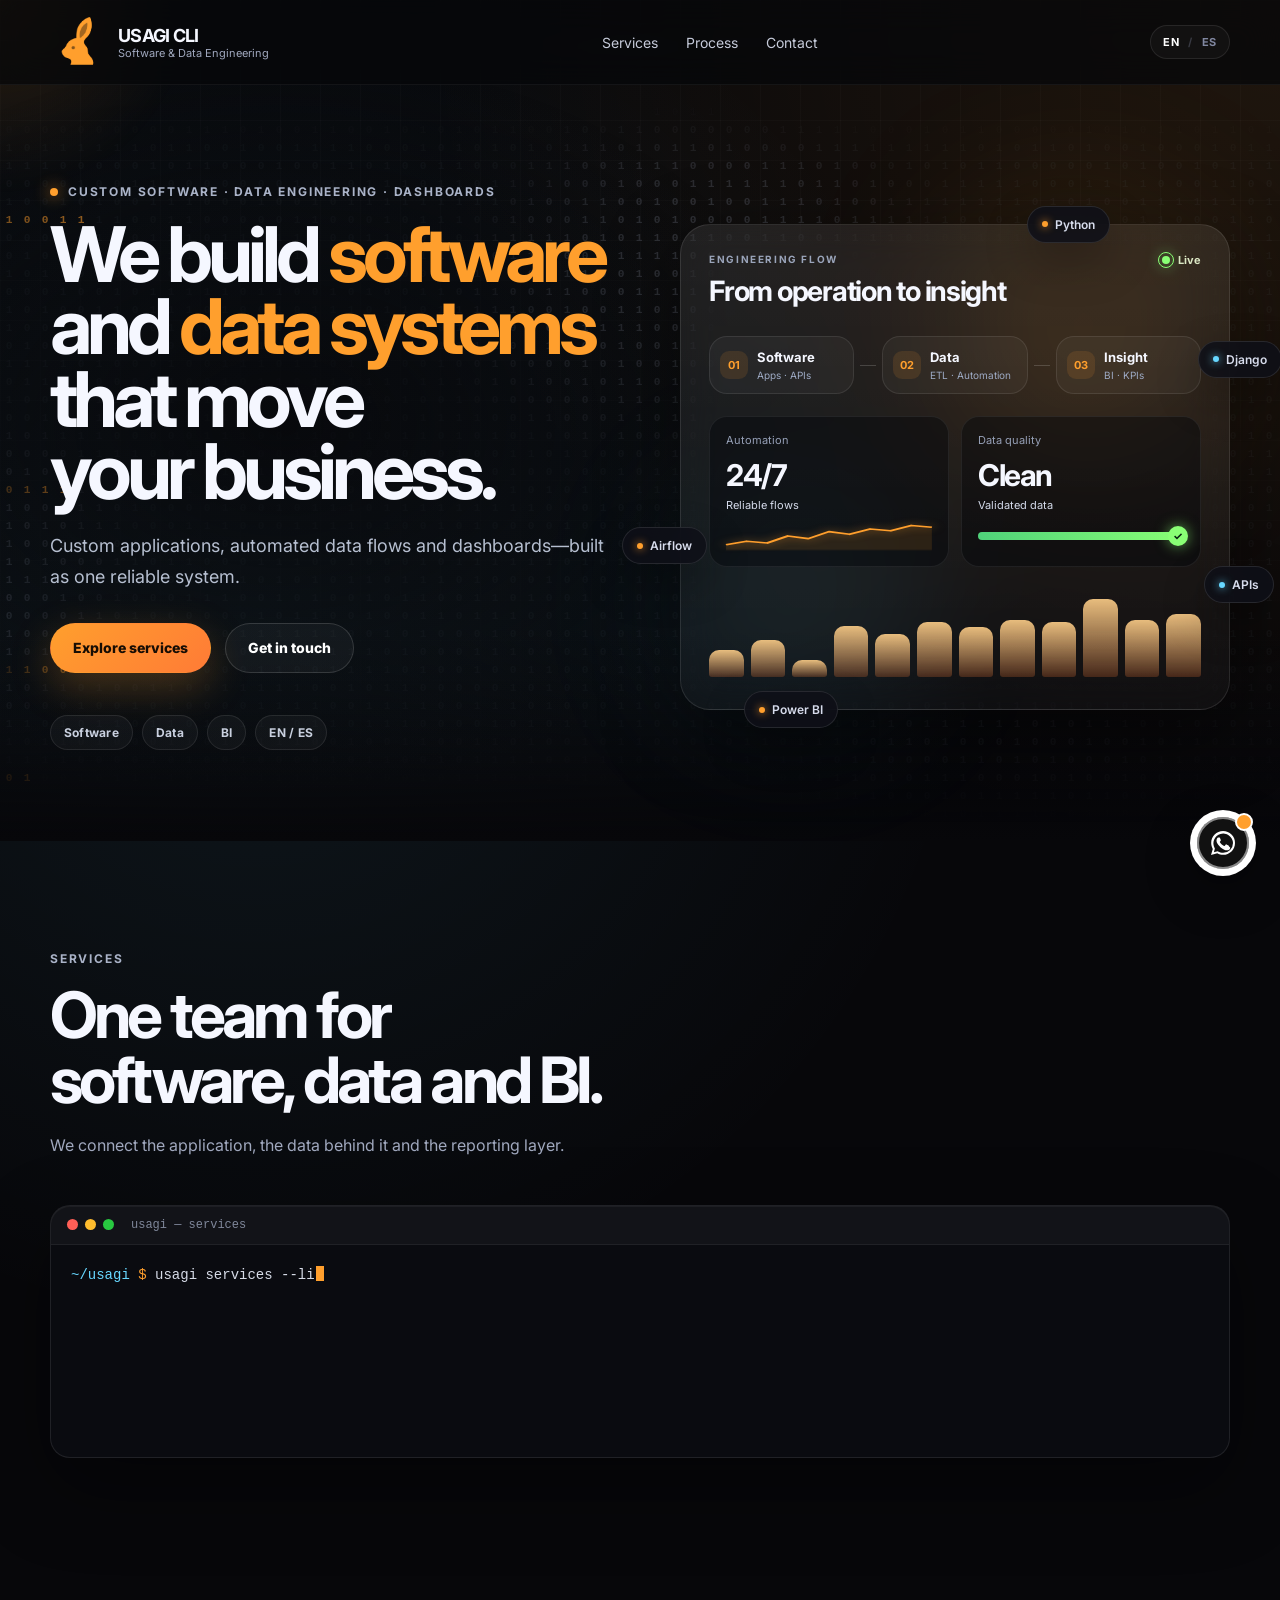
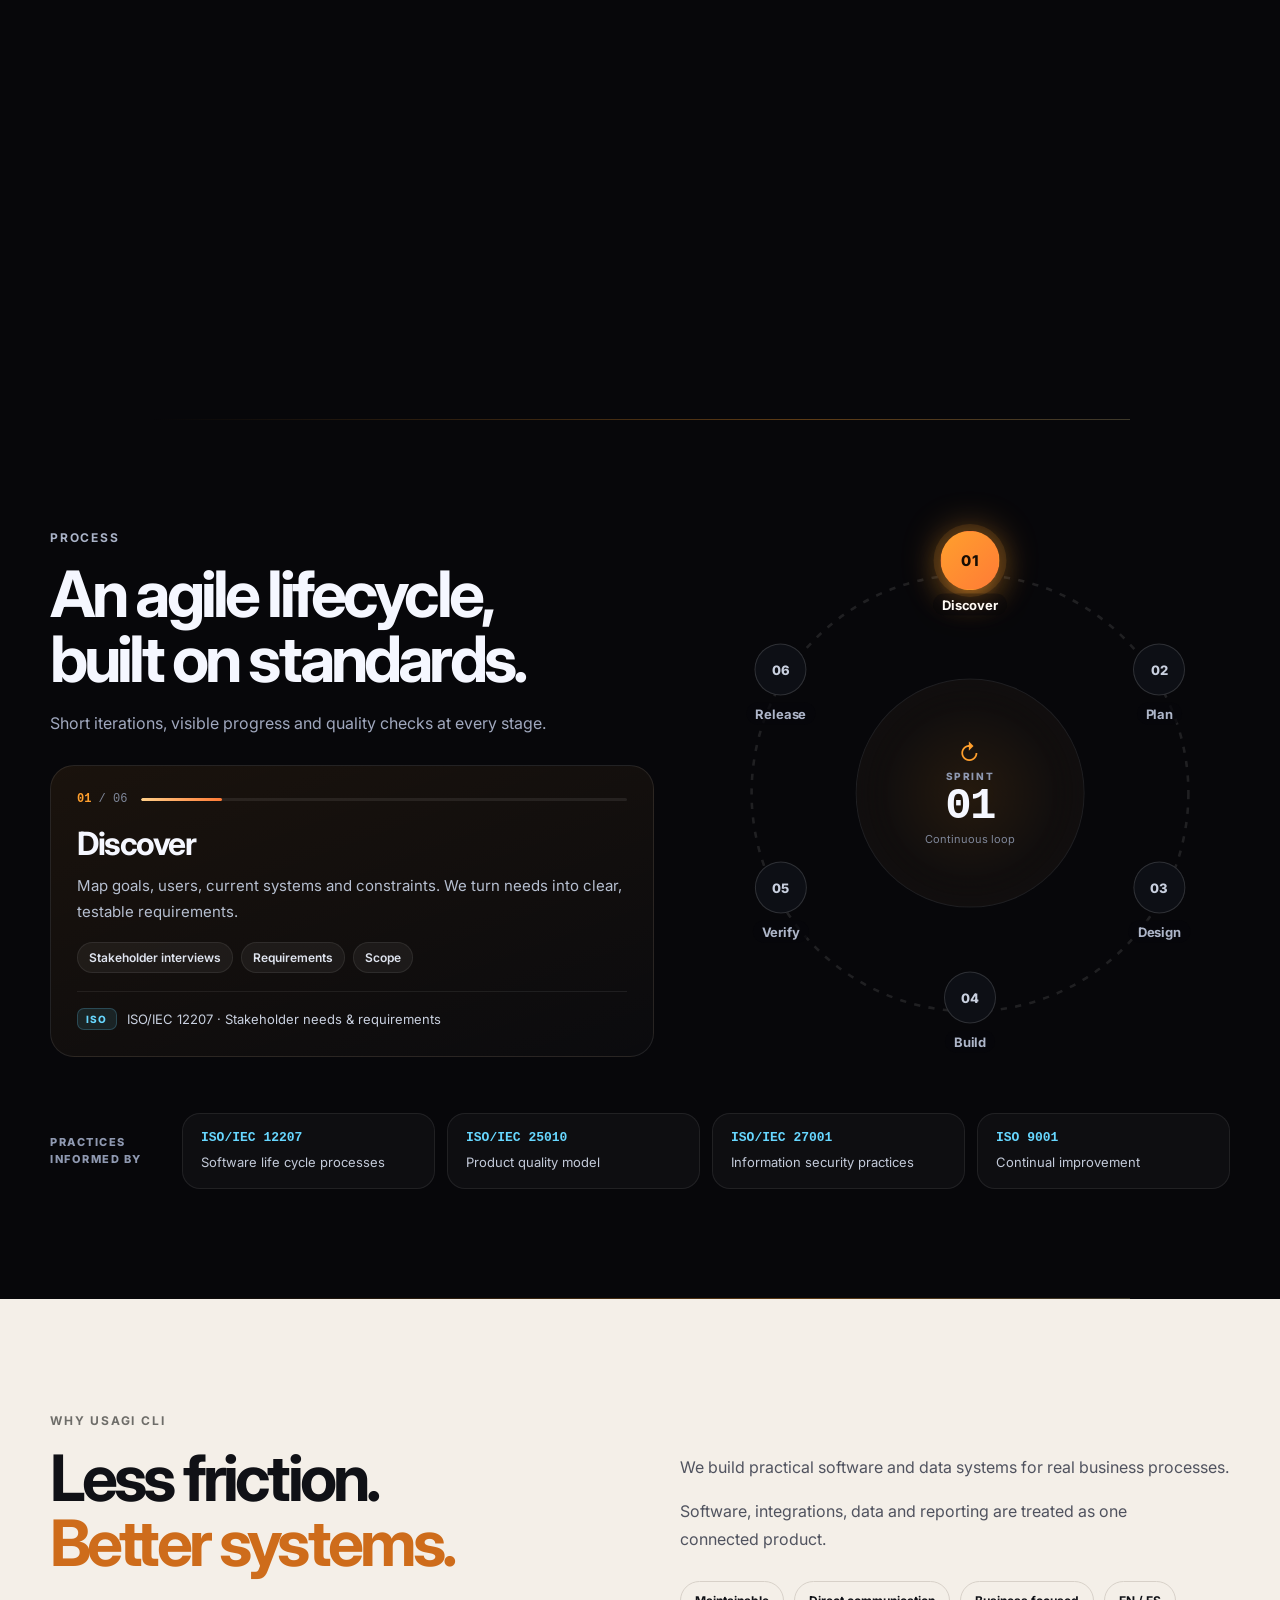
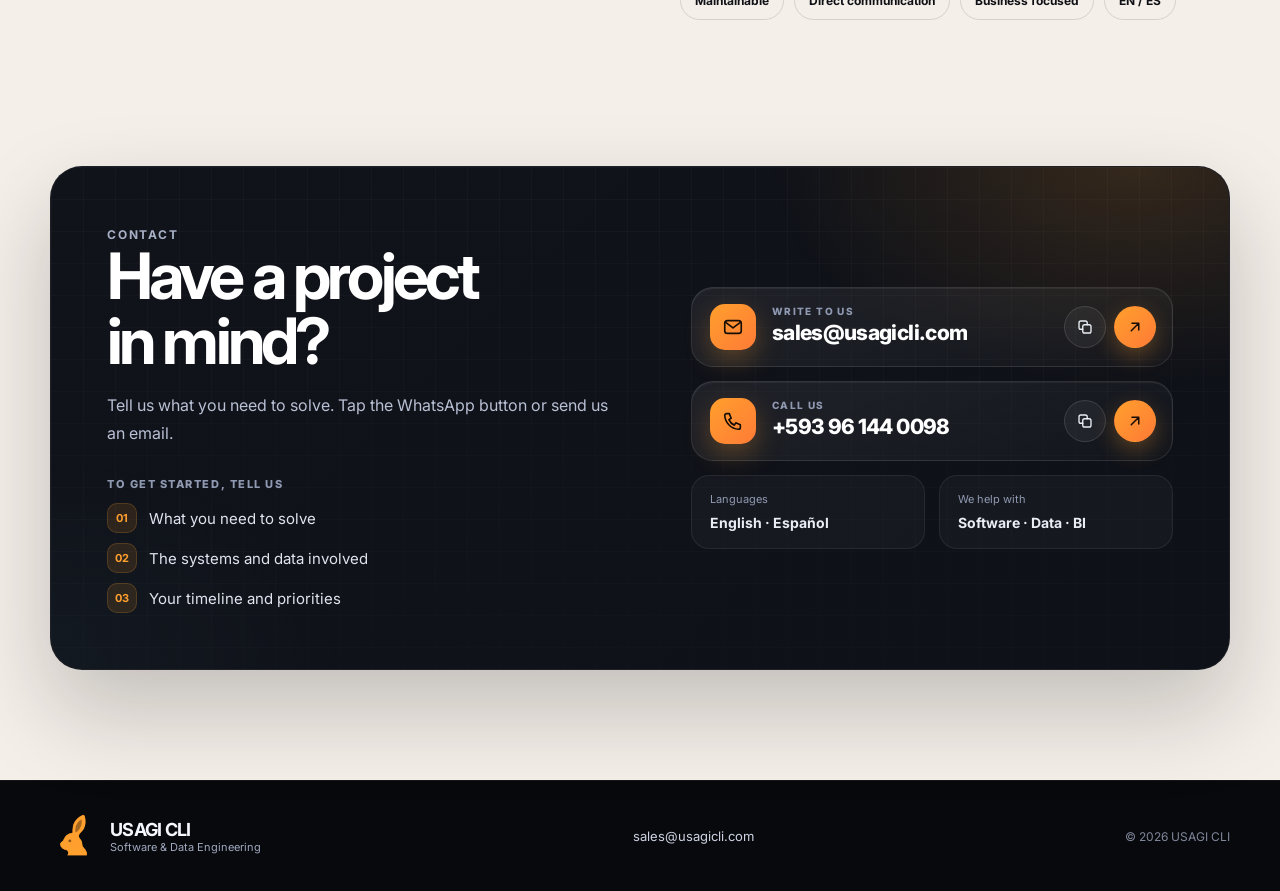
==== commit fc853f81: "organize project" ====
--- a/index.html
+++ b/index.html
@@ -3,12 +3,61 @@
 <head>
   <meta charset="utf-8" />
   <meta name="viewport" content="width=device-width, initial-scale=1" />
-  <meta name="description" content="USAGI CLI is a software and data engineering company focused on custom development, data pipelines, automation and dashboards." />
-  <title>USAGI CLI — Software & Data Engineering</title>
+  <title>USAGI CLI — Custom Software, Data Engineering & Dashboards</title>
+  <meta name="description" content="USAGI CLI builds custom software, automated data pipelines and Power BI dashboards as one reliable system. Bilingual team (English & Spanish)." />
+  <meta name="robots" content="index, follow" />
+  <meta name="theme-color" content="#07070a" />
+  <link rel="canonical" href="https://usagicli.com/" />
+  <link rel="alternate" hreflang="en" href="https://usagicli.com/" />
+  <link rel="alternate" hreflang="es" href="https://usagicli.com/es/" />
+  <link rel="alternate" hreflang="x-default" href="https://usagicli.com/" />
+
+  <link rel="icon" type="image/png" sizes="32x32" href="assets/icons/favicon-32.png" />
+  <link rel="icon" type="image/png" sizes="192x192" href="assets/icons/icon-192.png" />
+  <link rel="apple-touch-icon" href="assets/icons/apple-touch-icon.png" />
+
+  <meta property="og:type" content="website" />
+  <meta property="og:site_name" content="USAGI CLI" />
+  <meta property="og:url" content="https://usagicli.com/" />
+  <meta property="og:title" content="USAGI CLI — Custom Software, Data Engineering & Dashboards" />
+  <meta property="og:description" content="Custom applications, automated data flows and dashboards—built as one reliable system." />
+  <meta property="og:image" content="https://usagicli.com/assets/img/og-image.png" />
+  <meta property="og:image:width" content="1200" />
+  <meta property="og:image:height" content="630" />
+  <meta property="og:image:alt" content="USAGI CLI — We build software and data systems that move your business." />
+  <meta property="og:locale" content="en_US" />
+  <meta property="og:locale:alternate" content="es_EC" />
+  <meta name="twitter:card" content="summary_large_image" />
+  <meta name="twitter:title" content="USAGI CLI — Custom Software, Data Engineering & Dashboards" />
+  <meta name="twitter:description" content="Custom applications, automated data flows and dashboards—built as one reliable system." />
+  <meta name="twitter:image" content="https://usagicli.com/assets/img/og-image.png" />
+
+  <script type="application/ld+json">
+  {
+    "@context": "https://schema.org",
+    "@type": "ProfessionalService",
+    "name": "USAGI CLI",
+    "url": "https://usagicli.com/",
+    "logo": "https://usagicli.com/assets/icons/icon-192.png",
+    "image": "https://usagicli.com/assets/img/og-image.png",
+    "description": "Custom software development, data engineering and dashboards & BI.",
+    "email": "sales@usagicli.com",
+    "telephone": "+593961440098",
+    "knowsLanguage": ["en", "es"],
+    "knowsAbout": ["Custom software development", "Data engineering", "ETL pipelines", "Process automation", "Power BI dashboards", "Business intelligence"],
+    "contactPoint": {
+      "@type": "ContactPoint",
+      "contactType": "sales",
+      "email": "sales@usagicli.com",
+      "telephone": "+593961440098",
+      "availableLanguage": ["English", "Spanish"]
+    }
+  }
+  </script>
   <link rel="preconnect" href="https://fonts.googleapis.com">
   <link rel="preconnect" href="https://fonts.gstatic.com" crossorigin>
   <link href="https://fonts.googleapis.com/css2?family=Inter:wght@400;500;600;700;800;900&family=Space+Grotesk:wght@500;700&display=swap" rel="stylesheet">
-  <link rel="stylesheet" href="styles.css" />
+  <link rel="stylesheet" href="assets/css/styles.css" />
 </head>
 <body>
   <div class="bg-grid"></div>
@@ -18,7 +67,7 @@
     <div class="container nav-row">
       <a href="#top" class="brand" aria-label="USAGI CLI home">
         <span class="brand-badge">
-          <img src="logo.png" alt="USAGI CLI logo" class="brand-logo" />
+          <img src="assets/img/logo.png" alt="USAGI CLI logo" class="brand-logo" />
         </span>
         <span class="brand-text">
           <strong>USAGI CLI</strong>
@@ -26,14 +75,14 @@
         </span>
       </a>
 
-      <nav class="main-nav" aria-label="Main navigation">
+      <nav class="main-nav" aria-label="Main navigation" data-i18n-label="a11y.nav">
         <a href="#services" data-i18n="nav.services">Services</a>
         <a href="#process" data-i18n="nav.process">Process</a>
         <a href="#contact" data-i18n="nav.contact">Contact</a>
       </nav>
 
       <div class="nav-actions">
-        <button class="lang-switch" id="langSwitch" aria-label="Switch language">
+        <button class="lang-switch" id="langSwitch" aria-label="Switch language" data-i18n-label="a11y.lang">
           <span data-lang="en">EN</span>
           <span class="slash">/</span>
           <span data-lang="es">ES</span>
@@ -60,9 +109,9 @@
             <a href="#contact" class="button ghost" data-i18n="hero.cta2">Get in touch</a>
           </div>
 
-          <div class="hero-chips" aria-label="Capabilities">
+          <div class="hero-chips" aria-label="Capabilities" data-i18n-label="a11y.chips">
             <span>Software</span>
-            <span>Data</span>
+            <span data-i18n="chips.data">Data</span>
             <span>BI</span>
             <span>EN / ES</span>
           </div>
@@ -121,7 +170,7 @@
               </div>
               <div class="signal-card">
                 <span data-i18n="panel.metric2.label">Data quality</span>
-                <strong>Clean</strong>
+                <strong data-i18n="panel.metric2.value">Clean</strong>
                 <small data-i18n="panel.metric2.text">Validation-first</small>
                 <div class="quality-bar" aria-hidden="true"><i></i><b>✓</b></div>
               </div>
@@ -366,7 +415,7 @@
     <div class="container footer-row">
       <a href="#top" class="brand footer-brand">
         <span class="brand-badge small">
-          <img src="logo.png" alt="USAGI CLI logo" class="brand-logo" />
+          <img src="assets/img/logo.png" alt="USAGI CLI logo" class="brand-logo" />
         </span>
         <span class="brand-text">
           <strong>USAGI CLI</strong>
@@ -380,10 +429,10 @@
     </div>
   </footer>
 
-  <a class="wa-fab whatsapp-dynamic" href="https://wa.me/593961440098" target="_blank" rel="noopener noreferrer" aria-label="Chat on WhatsApp">
+  <a class="wa-fab whatsapp-dynamic" href="https://wa.me/593961440098" target="_blank" rel="noopener noreferrer" aria-label="Chat on WhatsApp" data-i18n-label="a11y.whatsapp">
     <span class="wa-fab-icon"><svg class="wa-icon" viewBox="0 0 24 24" aria-hidden="true"><path d="M20.5 3.5A11.8 11.8 0 0 0 12.1 0C5.5 0 .2 5.3.2 11.9c0 2.1.6 4.2 1.6 6L0 24l6.3-1.7c1.8 1 3.8 1.5 5.8 1.5 6.6 0 11.9-5.3 11.9-11.9 0-3.2-1.2-6.2-3.5-8.4Zm-8.4 18.3c-1.8 0-3.6-.5-5.1-1.4l-.4-.2-3.7 1 1-3.6-.2-.4A9.8 9.8 0 1 1 22 11.9a9.9 9.9 0 0 1-9.9 9.9Zm5.4-7.4c-.3-.1-1.7-.8-2-1-.3-.1-.5-.1-.7.2-.2.3-.8 1-1 1.2-.2.2-.4.2-.7.1-1.8-.9-3-1.6-4.2-3.7-.3-.5.3-.5.9-1.6.1-.2.1-.4 0-.6l-.9-2.2c-.2-.5-.5-.4-.7-.4h-.6c-.2 0-.6.1-.9.4-.3.3-1.2 1.2-1.2 2.9s1.2 3.3 1.4 3.5c.2.2 2.4 3.7 5.9 5.2 2.2 1 3.1 1 4.2.8.7-.1 1.7-.7 2-1.4.2-.7.2-1.3.2-1.4-.1-.1-.4-.2-.7-.3Z"/></svg></span>
   </a>
 
-  <script src="script.js"></script>
+  <script src="assets/js/script.js"></script>
 </body>
 </html>
--- a/assets/css/styles.css
+++ b/assets/css/styles.css
@@ -0,0 +1,885 @@
+
+:root{
+  --bg:#07070a;
+  --surface:#0d0e13;
+  --surface-2:#12141b;
+  --surface-3:#171a24;
+  --text:#f5f7ff;
+  --muted:#a0a8be;
+  --line:rgba(255,255,255,.09);
+  --accent:#ff9f2d;
+  --accent-2:#ffcf89;
+  --accent-3:#ff7b36;
+  --cyan:#67d7ff;
+  --shadow:0 24px 80px rgba(0,0,0,.45);
+  --container:1180px;
+  --radius:24px;
+}
+*{box-sizing:border-box}
+html{scroll-behavior:smooth}
+body{
+  margin:0;
+  color:var(--text);
+  background:radial-gradient(circle at top right, rgba(255,159,45,.10), transparent 20%),
+             radial-gradient(circle at 20% 15%, rgba(103,215,255,.08), transparent 20%),
+             var(--bg);
+  font-family:Inter,system-ui,sans-serif;
+  -webkit-font-smoothing:antialiased;
+  overflow-x:hidden;
+}
+a{color:inherit;text-decoration:none}
+button{font:inherit}
+img{max-width:100%;display:block}
+.container{width:min(calc(100% - 40px), var(--container));margin:0 auto}
+.bg-grid{
+  position:fixed;inset:0;pointer-events:none;z-index:-2;
+  background-image:
+    linear-gradient(rgba(255,255,255,.025) 1px, transparent 1px),
+    linear-gradient(90deg, rgba(255,255,255,.025) 1px, transparent 1px);
+  background-size:40px 40px;
+  mask-image:linear-gradient(to bottom, black, rgba(0,0,0,.12));
+}
+.cursor-glow{
+  position:fixed; left:0; top:0; width:420px; height:420px; border-radius:50%;
+  background:radial-gradient(circle, rgba(255,159,45,.14), rgba(255,159,45,0) 65%);
+  pointer-events:none; transform:translate(-50%,-50%); z-index:-1; filter:blur(6px);
+}
+.glass{
+  background:linear-gradient(180deg, rgba(255,255,255,.08), rgba(255,255,255,.03));
+  border:1px solid rgba(255,255,255,.1);
+  box-shadow:var(--shadow);
+  backdrop-filter:blur(20px);
+}
+.site-header{
+  position:sticky; top:0; z-index:50;
+  border-bottom:1px solid rgba(255,255,255,.05);
+  background:rgba(6,7,10,.74); backdrop-filter:blur(18px);
+}
+.nav-row{min-height:84px; display:flex; align-items:center; justify-content:space-between; gap:24px}
+.brand{display:flex; align-items:center; gap:14px; min-width:0}
+.brand-badge{
+  width:54px; height:54px; flex:none;
+  display:grid; place-items:center;
+}
+.brand-badge.small{width:46px;height:46px}
+.brand-logo{width:100%;height:100%;object-fit:contain}
+.brand-text{display:flex; flex-direction:column; min-width:0}
+.brand-text strong{font-size:18px; letter-spacing:-.04em; white-space:nowrap}
+.brand-text small{font-size:11px; color:var(--muted); white-space:nowrap}
+.main-nav{display:flex; gap:28px; color:#c6cbda; font-size:14px}
+.main-nav a{position:relative}
+.main-nav a:after{content:""; position:absolute; left:0; bottom:-8px; width:0; height:2px; background:var(--accent); transition:.25s ease}
+.main-nav a:hover{color:#fff}.main-nav a:hover:after{width:100%}
+.nav-actions{display:flex; align-items:center; gap:14px}
+
+.lang-switch{
+  border:1px solid rgba(255,255,255,.09); border-radius:999px; background:rgba(255,255,255,.03);
+  color:#8087a0; padding:9px 12px; cursor:pointer; font-weight:700; letter-spacing:.06em; font-size:11px;
+}
+.lang-switch .slash{opacity:.35; margin:0 5px}
+.lang-switch [data-lang].active{color:#fff}
+.button{
+  display:inline-flex; align-items:center; justify-content:center; min-height:50px; padding:0 22px;
+  border-radius:999px; border:1px solid transparent; font-weight:800; font-size:14px; transition:.22s ease;
+}
+.button:hover{transform:translateY(-2px)}
+.button.primary{background:linear-gradient(135deg, var(--accent), var(--accent-3)); color:#170d04; box-shadow:0 14px 40px rgba(255,159,45,.25)}
+.button.primary:hover{box-shadow:0 18px 50px rgba(255,159,45,.35)}
+.button.ghost{border-color:rgba(255,255,255,.14); background:rgba(255,255,255,.04); color:#fff}
+.button.small{min-height:42px; padding:0 16px}
+.section-first{padding:72px 0 64px}
+.hero-grid{display:grid; grid-template-columns:1.02fr .98fr; gap:58px; align-items:center}
+.eyebrow,.kicker{font-size:12px; letter-spacing:.15em; text-transform:uppercase; color:#aab3c8; font-weight:700}
+.eyebrow{display:flex; align-items:center; gap:10px; margin-bottom:20px}
+.eyebrow-ping{width:8px;height:8px;border-radius:50%; background:var(--accent); box-shadow:0 0 16px var(--accent)}
+.hero-copy h1{
+  margin:0 0 22px; font-size:clamp(52px, 6vw, 88px); line-height:.94; letter-spacing:-.065em;
+}
+.hero-copy h1 span{color:var(--accent)}
+.hero-lead{max-width:660px; color:#b6bfd0; font-size:18px; line-height:1.75; margin:0 0 30px}
+.hero-actions{display:flex; gap:14px; align-items:center; margin-bottom:34px}
+
+.hero-visual{position:relative; min-height:620px; display:grid; place-items:center}
+.hero-orb{position:absolute; border-radius:50%; filter:blur(90px); opacity:.36}
+.orb-a{width:260px;height:260px; background:rgba(255,159,45,.42); top:8%; right:4%}
+.orb-b{width:230px;height:230px; background:rgba(103,215,255,.28); bottom:10%; left:0}
+.hero-panel{position:relative; width:min(100%, 530px); padding:28px; border-radius:30px; z-index:3; transform-style:preserve-3d}
+.panel-top{display:flex; align-items:flex-start; justify-content:space-between; gap:16px; margin-bottom:28px}
+.micro-label{display:block; font-size:10px; letter-spacing:.16em; text-transform:uppercase; color:#9aa4ba; font-weight:700; margin-bottom:9px}
+.panel-top h3{margin:0; font-size:28px; letter-spacing:-.045em}
+.live-status{display:flex; align-items:center; gap:8px; font-size:11px; color:#dce8c5; font-weight:700}
+.live-status i{width:8px;height:8px;border-radius:50%; background:#89ff75; box-shadow:0 0 16px #89ff75}
+.workflow-rail{display:flex; align-items:center; gap:8px; margin-bottom:22px}
+.wf-item{flex:1; min-width:0; border:1px solid rgba(255,255,255,.09); background:rgba(255,255,255,.04); border-radius:18px; padding:14px 12px; display:flex; gap:10px; align-items:center}
+.wf-item b{flex:none; width:32px;height:32px; border-radius:10px; display:grid;place-items:center; background:rgba(255,159,45,.12); color:var(--accent); font-size:11px}
+.wf-item strong,.wf-item span{display:block}
+.wf-item strong{font-size:13px; margin-bottom:4px}.wf-item span{font-size:10px; color:#9eabc5; white-space:nowrap; overflow:hidden; text-overflow:ellipsis}
+.wf-line{height:1px; width:14px; background:rgba(255,255,255,.17)}
+.signal-grid{display:grid; grid-template-columns:1fr 1fr; gap:12px; margin-bottom:18px}
+.signal-card{padding:16px; border-radius:18px; background:rgba(4,5,10,.42); border:1px solid rgba(255,255,255,.07)}
+.signal-card span,.signal-card strong,.signal-card small{display:block}
+.signal-card span{font-size:11px; color:#96a0b7; margin-bottom:10px}
+.signal-card strong{font-size:30px; letter-spacing:-.05em}.signal-card small{margin-top:5px; font-size:11px; color:#d5dbeb}
+.pulse-chart{height:96px; display:flex; gap:7px; align-items:end; padding:14px 0 4px}
+.pulse-chart span{flex:1; border-radius:10px 10px 3px 3px; background:linear-gradient(180deg, rgba(255,207,137,.9), rgba(255,123,54,.22)); animation:pulse 2.4s ease-in-out infinite}
+.pulse-chart span:nth-child(1){height:26%}.pulse-chart span:nth-child(2){height:44%}.pulse-chart span:nth-child(3){height:38%}.pulse-chart span:nth-child(4){height:60%}.pulse-chart span:nth-child(5){height:47%}.pulse-chart span:nth-child(6){height:72%}.pulse-chart span:nth-child(7){height:64%}.pulse-chart span:nth-child(8){height:84%}.pulse-chart span:nth-child(9){height:70%}.pulse-chart span:nth-child(10){height:96%}.pulse-chart span:nth-child(11){height:80%}.pulse-chart span:nth-child(12){height:90%}
+.pulse-chart span:nth-child(2n){animation-delay:.4s}.pulse-chart span:nth-child(3n){animation-delay:.8s}
+@keyframes pulse{0%,100%{transform:scaleY(.92); opacity:.72}50%{transform:scaleY(1.04); opacity:1}}
+.float-tag{position:absolute; z-index:4; padding:10px 14px; border-radius:999px; background:rgba(14,16,24,.86); border:1px solid rgba(255,255,255,.10); box-shadow:0 18px 45px rgba(0,0,0,.28); font-size:12px; color:#d7dcec; font-weight:600}
+.tag-1{top:14%; left:-2%}.tag-2{top:28%; right:-3%}.tag-3{bottom:28%; left:-1%}.tag-4{bottom:10%; right:11%}.tag-5{top:54%; right:-5%}
+
+.section{padding:110px 0}
+.section-heading{max-width:760px; margin-bottom:46px}
+
+.section-heading .kicker{display:block; margin-bottom:16px}
+.section-heading h2,.about-intro h2,.contact-copy h2{font-size:clamp(38px, 5vw, 66px); line-height:1.02; letter-spacing:-.06em; margin:0 0 18px}
+.section-heading p,.about-copy p,.contact-copy p{font-size:16px; line-height:1.75; color:var(--muted)}
+.service-grid{display:grid; grid-template-columns:repeat(3, 1fr); gap:16px}
+.service-card{padding:28px; border-radius:var(--radius); border:1px solid rgba(255,255,255,.08); background:linear-gradient(180deg, rgba(255,255,255,.04), rgba(255,255,255,.02))}
+.service-card.featured{background:linear-gradient(180deg, rgba(255,159,45,.12), rgba(255,255,255,.03))}
+.service-icon{width:52px;height:52px;border-radius:16px; display:grid; place-items:center; background:rgba(255,255,255,.05); border:1px solid rgba(255,255,255,.08); color:var(--accent); font-size:24px; margin-bottom:72px}
+.service-card h3{font-size:28px; letter-spacing:-.045em; margin:0 0 14px}.service-card p{margin-bottom:18px}
+.service-card ul{list-style:none; padding:18px 0 0; margin:18px 0 0; border-top:1px solid rgba(255,255,255,.08)}
+.service-card li{padding:9px 0; color:#d0d6e5; font-size:13px}.service-card li:before{content:"↳"; margin-right:10px; color:var(--accent)}
+
+.about-section{background:#f4efe8; color:#101116}
+.about-layout{display:grid; grid-template-columns:1fr 1fr; gap:80px; align-items:start}
+.about-intro .kicker{color:#6e6d69}
+.about-intro h2{margin-top:16px}.about-intro h2 span{color:#ce6c1b}
+.about-copy{padding-top:28px}.about-copy p{color:#50535f}
+.principles{display:flex; flex-wrap:wrap; gap:10px; margin-top:28px}.principles span{padding:11px 14px; border-radius:999px; border:1px solid #d7d0c8; font-size:12px; font-weight:700}
+.contact-section{padding-top:36px; background:#f4efe8}
+.contact-panel{padding:56px; border-radius:32px 32px 0 0; background:linear-gradient(135deg, #11131a, #0e1118); color:#fff; display:grid; grid-template-columns:1fr .9fr; gap:32px}
+.kicker.light{color:#a8b0c6}
+.contact-copy p{color:#b8c0d4}
+.contact-cards{display:grid; gap:14px; align-content:center}
+
+.site-footer{background:#08090d; border-top:1px solid rgba(255,255,255,.06)}
+.footer-row{min-height:110px; display:flex; align-items:center; justify-content:space-between; gap:28px}
+.footer-contact{display:flex; flex-direction:column; align-items:flex-start; gap:8px}.footer-contact a{font-size:13px; color:#cdd3e2}.footer-row p{font-size:12px; color:#7f879a}
+.reveal{opacity:0; transform:translateY(24px); transition:opacity .7s cubic-bezier(.2,.7,.2,1), transform .7s cubic-bezier(.2,.7,.2,1)}
+.reveal.visible{opacity:1; transform:none}
+@media(max-width:1080px){
+  .main-nav{display:none}
+  .hero-grid,.about-layout,.contact-panel{grid-template-columns:1fr}
+  .hero-visual{min-height:560px}
+  .service-grid{grid-template-columns:1fr 1fr}
+  
+  
+  
+  
+  
+}
+@media(max-width:760px){
+  .container{width:min(calc(100% - 24px), var(--container))}
+  .nav-row{min-height:72px}
+  .brand-badge{width:48px;height:48px}.brand-badge.small{width:40px;height:40px}
+  .brand-text small{display:none}
+  .nav-actions .button.small{display:none}
+  .section-first{padding:54px 0 40px}
+  .hero-copy h1{font-size:48px}
+  .hero-lead{font-size:16px}
+  .hero-actions{flex-direction:column; align-items:stretch}
+  
+  .hero-visual{min-height:500px}
+  .hero-panel{padding:18px; border-radius:22px}
+  .workflow-rail{gap:5px}
+  .wf-item{padding:10px 8px}.wf-item span{display:none}
+  .float-tag{display:none}
+  .service-grid{grid-template-columns:1fr}
+  .section{padding:82px 0}
+  .section-heading h2,.about-intro h2,.contact-copy h2{font-size:39px}
+  .service-icon{margin-bottom:38px}
+  
+  
+  
+  
+  
+  
+  .contact-panel{padding:40px 22px}
+  
+  .footer-row{padding:24px 0; flex-direction:column; align-items:flex-start}
+}
+
+.whatsapp-link{color:#dfffe8!important}.whatsapp-link:hover{color:#ffffff!important}
+
+/* ---------- V5: tighter layout, concise content, richer motion ---------- */
+.hero-grid > *,
+.service-grid > *,
+.about-layout > *,
+.contact-panel > *,
+.workflow-rail > *{
+  min-width: 0;
+}
+
+h1,h2,h3,p,li,strong,span,a {
+  overflow-wrap: anywhere;
+}
+
+.hero-lead,
+.section-heading p,
+.service-card p,
+.about-copy p,
+.contact-copy p{
+  text-wrap: pretty;
+}
+
+.hero-copy h1,
+.section-heading h2,
+.about-intro h2,
+.contact-copy h2 {
+  text-wrap: balance;
+}
+
+.wa-icon{width:18px;height:18px;fill:currentColor;flex:none}
+
+.hero-chips{
+  display:flex;
+  flex-wrap:wrap;
+  gap:9px;
+  padding-top:8px;
+}
+.hero-chips span{
+  padding:9px 13px;
+  border:1px solid rgba(255,255,255,.09);
+  background:rgba(255,255,255,.035);
+  border-radius:999px;
+  color:#c9d0df;
+  font-size:12px;
+  font-weight:700;
+  letter-spacing:.02em;
+  animation:chipFloat 5s ease-in-out infinite;
+}
+.hero-chips span:nth-child(2){animation-delay:.5s}
+.hero-chips span:nth-child(3){animation-delay:1s}
+.hero-chips span:nth-child(4){animation-delay:1.5s}
+@keyframes chipFloat{
+  0%,100%{transform:translateY(0)}
+  50%{transform:translateY(-4px)}
+}
+
+.service-grid{
+  grid-template-columns:repeat(3,minmax(0,1fr));
+  align-items:stretch;
+}
+.service-card{
+  display:flex;
+  flex-direction:column;
+  min-height:430px;
+  overflow:hidden;
+  position:relative;
+  isolation:isolate;
+  transition:transform .35s cubic-bezier(.2,.8,.2,1), border-color .35s ease, box-shadow .35s ease;
+}
+.service-card:before{
+  content:"";
+  position:absolute;
+  width:220px;height:220px;
+  left:var(--mx,50%);top:var(--my,50%);
+  transform:translate(-50%,-50%);
+  background:radial-gradient(circle,rgba(255,159,45,.13),transparent 68%);
+  opacity:0;
+  transition:opacity .3s ease;
+  pointer-events:none;
+  z-index:-1;
+}
+.service-card:hover{
+  transform:translateY(-7px);
+  border-color:rgba(255,159,45,.24);
+  box-shadow:0 24px 70px rgba(0,0,0,.32);
+}
+.service-card:hover:before{opacity:1}
+
+.service-icon{
+  margin-bottom:44px;
+  animation:iconHover 4.2s ease-in-out infinite;
+}
+.service-card:nth-child(2) .service-icon{animation-delay:.7s}
+.service-card:nth-child(3) .service-icon{animation-delay:1.4s}
+@keyframes iconHover{0%,100%{transform:translateY(0) rotate(0)}50%{transform:translateY(-7px) rotate(2deg)}}
+
+.service-card h3{font-size:clamp(23px,2.2vw,28px)}
+.service-card p{font-size:14px;line-height:1.65}
+.service-card ul{margin-top:auto}
+.service-card li{line-height:1.45}
+
+.workflow-rail{overflow:visible}
+.wf-item{
+  position:relative;
+  overflow:hidden;
+}
+.wf-item:after{
+  content:"";
+  position:absolute;
+  inset:0;
+  background:linear-gradient(105deg,transparent 30%,rgba(255,255,255,.08),transparent 70%);
+  transform:translateX(-120%);
+  animation:workflowShine 5.4s ease-in-out infinite;
+}
+.wf-item:nth-child(3):after{animation-delay:1s}
+.wf-item:nth-child(5):after{animation-delay:2s}
+@keyframes workflowShine{
+  0%,58%,100%{transform:translateX(-120%)}
+  75%{transform:translateX(120%)}
+}
+
+.contact-cards{
+  min-width:0;
+}
+
+.reveal{
+  opacity:0;
+  transform:translateY(28px) scale(.985);
+  filter:blur(8px);
+  transition:
+    opacity .72s cubic-bezier(.2,.7,.2,1),
+    transform .72s cubic-bezier(.2,.7,.2,1),
+    filter .72s ease;
+  transition-delay:var(--delay,0ms);
+}
+.reveal.visible{
+  opacity:1;
+  transform:none;
+  filter:blur(0);
+}
+
+/* moving section accent */
+.section:not(.about-section):not(.contact-section){
+  position:relative;
+}
+.section:not(.about-section):not(.contact-section):after{
+  content:"";
+  position:absolute;
+  left:50%;bottom:0;
+  width:min(86%,980px);height:1px;
+  transform:translateX(-50%);
+  background:linear-gradient(90deg,transparent,rgba(255,159,45,.35),rgba(103,215,255,.22),transparent);
+  background-size:200% 100%;
+  animation:sectionLine 7s linear infinite;
+}
+@keyframes sectionLine{
+  from{background-position:200% 0}
+  to{background-position:-200% 0}
+}
+
+/* Prevent cards from overflowing in translated copy */
+.panel-top > div,
+.wf-item > div,
+.brand-text{
+  min-width:0;
+}
+.panel-top h3,
+.wf-item strong,
+.wf-item span,
+.signal-card strong{
+  max-width:100%;
+}
+.wf-item span{
+  white-space:normal;
+  line-height:1.25;
+}
+.signal-grid{grid-template-columns:repeat(2,minmax(0,1fr))}
+.signal-card{min-width:0}
+.signal-card strong{font-size:clamp(24px,4vw,30px)}
+.footer-contact a{overflow-wrap:anywhere}
+
+@media(max-width:1080px){
+  .service-grid{grid-template-columns:repeat(2,minmax(0,1fr))}
+  .service-card:last-child{grid-column:1/-1}
+  
+  
+}
+
+@media(max-width:760px){
+  .service-grid{grid-template-columns:1fr}
+  .service-card:last-child{grid-column:auto}
+  .service-card{min-height:auto}
+  .hero-copy h1{font-size:clamp(42px,13vw,52px)}
+  .hero-panel{width:100%}
+  .workflow-rail{display:grid;grid-template-columns:1fr}
+  .wf-line{width:1px;height:12px;margin-left:25px}
+  .wf-item span{display:block}
+  .signal-grid{grid-template-columns:1fr 1fr}
+  
+  
+}
+
+@media(max-width:440px){
+  .signal-grid{grid-template-columns:1fr}
+  .panel-top{flex-direction:column}
+  .live-status{align-self:flex-start}
+  
+  
+  
+}
+
+@media(prefers-reduced-motion:reduce){
+  *,*::before,*::after{
+    animation-duration:.01ms !important;
+    animation-iteration-count:1 !important;
+    scroll-behavior:auto !important;
+    transition-duration:.01ms !important;
+  }
+  .cursor-glow{display:none}
+}
+
+/* ---------- Hero binary field ---------- */
+.hero{position:relative; isolation:isolate; overflow:hidden}
+.hero-bits{position:absolute; inset:0; width:100%; height:100%; z-index:-1; pointer-events:none}
+.hero:after{
+  content:""; position:absolute; inset:0; z-index:-1; pointer-events:none;
+  background:
+    radial-gradient(60% 70% at 22% 45%, rgba(7,7,10,.82), transparent 70%),
+    linear-gradient(180deg, transparent 72%, var(--bg));
+}
+
+/* ---------- Floating WhatsApp CTA (the only one) ---------- */
+.wa-fab{
+  position:fixed; right:24px; bottom:24px; z-index:60;
+  display:flex; padding:6px; border-radius:50%;
+  background:#fff; color:#111;
+  border:1px solid rgba(255,255,255,.18);
+  box-shadow:0 18px 50px rgba(0,0,0,.24), 0 4px 14px rgba(0,0,0,.2);
+  animation:fabIn .6s cubic-bezier(.2,.9,.3,1.2) .8s both;
+  transition:transform .25s ease, box-shadow .25s ease;
+}
+.wa-fab:hover{transform:translateY(-3px) scale(1.02); box-shadow:0 24px 60px rgba(0,0,0,.3), 0 4px 14px rgba(0,0,0,.2)}
+.wa-fab:focus-visible{outline:2px solid #fff; outline-offset:4px}
+.wa-fab-icon{
+  position:relative; flex:none; width:52px; height:52px; border-radius:50%;
+  display:grid; place-items:center; background:#111; color:#fff;
+}
+.wa-fab-icon .wa-icon{width:24px; height:24px}
+.wa-fab-icon:after{
+  content:""; position:absolute; inset:0; border-radius:50%;
+  border:2px solid rgba(255,255,255,.5);
+  animation:fabPulse 2.4s ease-out infinite;
+}
+@keyframes fabIn{from{opacity:0; transform:translateY(24px) scale(.9)}}
+/* Attention loop: hop + ring wiggle every 5s, plus an unread-style dot. */
+.wa-fab-icon{animation:fabHop 5s ease-in-out 2s infinite}
+.wa-fab-icon .wa-icon{animation:fabRing 5s ease-in-out 2s infinite; transform-origin:50% 60%}
+.wa-fab:before{
+  content:""; position:absolute; top:2px; right:2px; z-index:2;
+  width:14px; height:14px; border-radius:50%;
+  background:var(--accent); border:2px solid #fff;
+  box-shadow:0 0 0 0 rgba(255,159,45,.7);
+  animation:fabDotIn .4s cubic-bezier(.2,.9,.3,1.6) 1.6s both, fabDotPulse 2s ease-out 2s infinite;
+}
+.wa-fab:hover .wa-fab-icon,
+.wa-fab:hover .wa-icon,
+.wa-fab:focus-visible .wa-fab-icon,
+.wa-fab:focus-visible .wa-icon{animation-play-state:paused}
+@keyframes fabHop{
+  0%,14%,100%{transform:translateY(0)}
+  4%{transform:translateY(-10px) scale(1.06)}
+  8%{transform:translateY(0) scale(.97)}
+  11%{transform:translateY(-3px)}
+}
+@keyframes fabRing{
+  0%,2%,22%,100%{transform:rotate(0)}
+  4%,8%,12%,16%{transform:rotate(-16deg)}
+  6%,10%,14%,18%{transform:rotate(16deg)}
+  20%{transform:rotate(-6deg)}
+}
+@keyframes fabDotIn{from{transform:scale(0)}}
+@keyframes fabDotPulse{
+  0%{box-shadow:0 0 0 0 rgba(255,159,45,.7)}
+  70%,100%{box-shadow:0 0 0 10px rgba(255,159,45,0)}
+}
+@keyframes fabPulse{
+  0%{transform:scale(1); opacity:.9}
+  70%,100%{transform:scale(1.7); opacity:0}
+}
+@media(max-width:640px){
+  .wa-fab{right:16px; bottom:16px}
+  .site-footer{padding-bottom:72px}
+}
+
+/* ---------- Contact ---------- */
+.contact-panel{
+  position:relative; overflow:hidden; isolation:isolate;
+  border-radius:32px; align-items:center; gap:48px;
+  border:1px solid rgba(255,255,255,.06);
+  box-shadow:0 40px 90px rgba(16,17,22,.22);
+}
+.contact-panel:before{
+  content:""; position:absolute; z-index:-1; inset:0; pointer-events:none;
+  background:
+    radial-gradient(520px 320px at 92% 0%, rgba(255,159,45,.16), transparent 70%),
+    radial-gradient(420px 300px at 0% 100%, rgba(103,215,255,.07), transparent 70%),
+    linear-gradient(rgba(255,255,255,.025) 1px, transparent 1px) 0 0/32px 32px,
+    linear-gradient(90deg, rgba(255,255,255,.025) 1px, transparent 1px) 0 0/32px 32px;
+  -webkit-mask-image:linear-gradient(180deg,#000,rgba(0,0,0,.5));
+          mask-image:linear-gradient(180deg,#000,rgba(0,0,0,.5));
+}
+.contact-copy p{margin:0 0 30px; max-width:520px}
+
+.contact-brief small{
+  display:block; margin-bottom:12px;
+  font-size:11px; font-weight:800; letter-spacing:.14em; text-transform:uppercase; color:#8f99b1;
+}
+.contact-brief ol{list-style:none; margin:0; padding:0; display:grid; gap:10px}
+.contact-brief li{display:flex; align-items:center; gap:12px; font-size:15px; color:#dfe4ef}
+.contact-brief b{
+  flex:none; width:30px; height:30px; border-radius:10px; display:grid; place-items:center;
+  font-size:11px; color:var(--accent); background:rgba(255,159,45,.12); border:1px solid rgba(255,159,45,.18);
+}
+
+.contact-cards{display:grid; gap:14px; align-content:center}
+
+.contact-method{
+  display:flex; align-items:center; gap:16px; padding:16px 16px 16px 18px; border-radius:22px;
+  background:linear-gradient(160deg, rgba(255,255,255,.07), rgba(255,255,255,.02));
+  border:1px solid rgba(255,255,255,.1);
+  box-shadow:inset 0 1px 0 rgba(255,255,255,.06);
+  transition:border-color .3s ease, transform .3s ease;
+}
+.contact-method:hover{border-color:rgba(255,159,45,.35); transform:translateY(-2px)}
+.contact-method-icon{
+  flex:none; width:46px; height:46px; border-radius:15px; display:grid; place-items:center;
+  color:#170d04; background:linear-gradient(135deg, var(--accent), var(--accent-3));
+  box-shadow:0 10px 26px rgba(255,159,45,.28);
+}
+.contact-method-icon svg{width:22px; height:22px}
+.contact-method-text{flex:1; min-width:0}
+.contact-method-text small{
+  display:block; margin-bottom:3px;
+  font-size:10px; font-weight:800; letter-spacing:.14em; text-transform:uppercase; color:#8f99b1;
+}
+.contact-method-value{
+  display:inline-block; max-width:100%;
+  font-size:clamp(17px, 1.7vw, 21px); font-weight:800; letter-spacing:-.03em; color:#fff;
+  white-space:nowrap; overflow:hidden; text-overflow:ellipsis;
+  transition:color .25s ease;
+}
+.contact-method-value:hover{color:var(--accent-2)}
+.contact-method-actions{flex:none; display:flex; gap:8px}
+.contact-icon-btn{
+  width:42px; height:42px; border-radius:50%; display:grid; place-items:center; cursor:pointer;
+  color:#e9edf6; background:rgba(255,255,255,.05); border:1px solid rgba(255,255,255,.12);
+  transition:transform .2s ease, background .2s ease, border-color .2s ease, color .2s ease;
+}
+.contact-icon-btn:hover{transform:translateY(-2px); border-color:rgba(255,255,255,.28)}
+.contact-icon-btn:focus-visible{outline:2px solid var(--accent); outline-offset:3px}
+.contact-icon-btn svg{width:18px; height:18px}
+.contact-icon-btn.primary{
+  color:#170d04; border-color:transparent;
+  background:linear-gradient(135deg, var(--accent), var(--accent-3));
+  box-shadow:0 8px 22px rgba(255,159,45,.3);
+}
+.contact-icon-btn .i-check{display:none}
+.contact-copy-btn.copied{color:#c9ffbd; border-color:rgba(137,255,117,.45); background:rgba(137,255,117,.08)}
+.contact-copy-btn.copied .i-copy{display:none}
+.contact-copy-btn.copied .i-check{display:block; animation:checkPop .3s cubic-bezier(.2,.9,.3,1.6)}
+@keyframes checkPop{from{transform:scale(.4)}}
+.contact-facts{display:grid; grid-template-columns:1fr 1fr; gap:14px}
+.contact-facts > div{
+  padding:16px 18px; border-radius:18px;
+  background:rgba(255,255,255,.03); border:1px solid rgba(255,255,255,.07);
+}
+.contact-facts small{display:block; font-size:11px; color:#8f99b1; margin-bottom:6px}
+.contact-facts strong{font-size:14px; color:#e9edf6}
+
+@media(max-width:640px){
+  .contact-panel{gap:32px; border-radius:26px}
+  .contact-method{gap:12px; padding:14px}
+  .contact-method-icon{width:40px; height:40px; border-radius:13px}
+  .contact-icon-btn{width:38px; height:38px}
+  .contact-facts{grid-template-columns:1fr}
+}
+
+/* ---------- Hero card v2: stage, motion, live details ---------- */
+.hero-stage{position:relative; width:min(100%, 560px); z-index:3}
+.hero-stage .hero-panel{width:100%; animation:panelIn 1s cubic-bezier(.2,.8,.2,1) .25s backwards}
+@keyframes panelIn{from{opacity:0; transform:perspective(1000px) translateY(40px) rotateX(10deg) scale(.96)}}
+
+/* Cursor glare */
+.panel-glare{
+  position:absolute; inset:0; border-radius:inherit; pointer-events:none; z-index:0;
+  background:radial-gradient(420px circle at var(--gx,50%) var(--gy,0%), rgba(255,255,255,.10), transparent 60%);
+  opacity:0; transition:opacity .4s ease;
+}
+.hero-panel.glaring .panel-glare{opacity:1}
+.hero-panel > :not(.panel-glare){position:relative; z-index:1}
+
+/* Live status ring */
+.live-status i{position:relative}
+.live-status i:after{
+  content:""; position:absolute; inset:-4px; border-radius:50%;
+  border:1.5px solid #89ff75; animation:livePing 1.8s ease-out infinite;
+}
+@keyframes livePing{0%{transform:scale(.6); opacity:1}100%{transform:scale(1.8); opacity:0}}
+
+/* Workflow: steps light up in turn, packets travel the connectors */
+.wf-item span{white-space:nowrap}
+.hero-stage .workflow-rail{gap:6px}
+.hero-stage .wf-item{padding:12px 10px; gap:9px}
+.hero-stage .wf-item b{width:28px; height:28px; border-radius:9px}
+.hero-stage .wf-line{width:16px}
+.wf-item{transition:border-color .4s ease}
+.wf-item b{animation:stepGlow 4.8s ease-in-out infinite}
+.wf-item:nth-child(3) b{animation-delay:1.6s}
+.wf-item:nth-child(5) b{animation-delay:3.2s}
+@keyframes stepGlow{
+  0%,30%{background:var(--accent); color:#170d04; box-shadow:0 0 22px rgba(255,159,45,.55)}
+  36%,100%{background:rgba(255,159,45,.12); color:var(--accent); box-shadow:none}
+}
+.wf-line{position:relative; flex:none; width:22px; overflow:visible}
+.wf-line i{
+  position:absolute; top:50%; left:0; width:6px; height:6px; margin-top:-3px; border-radius:50%;
+  background:var(--accent-2); box-shadow:0 0 10px var(--accent), 0 0 18px var(--accent);
+  opacity:0; animation:packet 4.8s linear infinite;
+}
+.wf-line:nth-child(4) i{animation-delay:1.6s}
+@keyframes packet{
+  0%,22%{left:-4px; opacity:0}
+  24%{opacity:1}
+  33%{left:calc(100% - 2px); opacity:1}
+  35%,100%{left:calc(100% - 2px); opacity:0}
+}
+
+/* Sparkline draws in, then glows */
+.sparkline{display:block; width:100%; height:28px; margin-top:10px; overflow:visible}
+.spark-line{
+  fill:none; stroke:var(--accent); stroke-width:2; stroke-linejoin:round;
+  stroke-dasharray:1; stroke-dashoffset:1; animation:sparkDraw 1.6s cubic-bezier(.4,0,.2,1) .9s forwards;
+  filter:drop-shadow(0 0 4px rgba(255,159,45,.6));
+}
+.spark-fill{fill:rgba(255,159,45,.12); opacity:0; animation:fadeIn .8s ease 2.2s forwards}
+@keyframes sparkDraw{to{stroke-dashoffset:0}}
+@keyframes fadeIn{to{opacity:1}}
+
+/* Validation bar fills, then a check pops */
+.quality-bar{position:relative; height:8px; margin-top:20px; border-radius:99px; background:rgba(255,255,255,.07)}
+.quality-bar i{
+  position:absolute; inset:0; border-radius:inherit; transform-origin:left; transform:scaleX(0);
+  background:linear-gradient(90deg, #4fd27a, #89ff75);
+  animation:fillBar 1.4s cubic-bezier(.4,0,.2,1) 1.1s forwards;
+}
+.quality-bar b{
+  position:absolute; right:-4px; top:50%; width:20px; height:20px; margin-top:-10px; border-radius:50%;
+  display:grid; place-items:center; font-size:11px; color:#062010; background:#89ff75;
+  box-shadow:0 0 14px rgba(137,255,117,.6);
+  transform:scale(0); animation:qualityCheck .4s cubic-bezier(.2,.9,.3,1.6) 2.4s forwards;
+}
+@keyframes fillBar{to{transform:scaleX(1)}}
+@keyframes qualityCheck{to{transform:scale(1)}}
+
+/* Chart: grow in, live drift, scan line */
+.pulse-chart{position:relative}
+.pulse-chart span{animation:none; transition:height 1.2s cubic-bezier(.4,0,.2,1)}
+.pulse-chart:not(.ready) span{height:6%}
+.pulse-chart:after{
+  content:""; position:absolute; top:6px; bottom:0; width:40px; pointer-events:none;
+  background:linear-gradient(90deg, transparent, rgba(255,230,190,.16), transparent);
+  animation:scan 4s ease-in-out 1.5s infinite; opacity:0;
+}
+@keyframes scan{
+  0%{left:-40px; opacity:0} 10%{opacity:1} 90%{opacity:1} 100%{left:100%; opacity:0}
+}
+
+/* Tags: anchored to the card edges, pop in, float */
+.hero-stage .float-tag{
+  display:flex; align-items:center; gap:7px; backdrop-filter:blur(12px);
+  animation:tagIn .5s cubic-bezier(.2,.9,.3,1.4) backwards, tagFloat 6s ease-in-out infinite;
+}
+.hero-stage .float-tag:before{content:""; width:6px; height:6px; border-radius:50%; background:var(--accent); box-shadow:0 0 8px var(--accent)}
+.hero-stage .tag-2:before,.hero-stage .tag-5:before{background:var(--cyan); box-shadow:0 0 8px var(--cyan)}
+.hero-stage .tag-1{top:-18px; left:auto; right:120px; bottom:auto; animation-delay:1.0s, 0s}
+.hero-stage .tag-2{top:24%;  right:-52px; left:auto; bottom:auto; animation-delay:1.15s, -1.2s}
+.hero-stage .tag-3{top:auto; bottom:30%; left:-58px; right:auto; animation-delay:1.3s, -2.4s}
+.hero-stage .tag-4{top:auto; bottom:-18px; right:auto; left:64px; animation-delay:1.45s, -3.6s}
+.hero-stage .tag-5{top:auto; bottom:22%; right:-44px; left:auto; animation-delay:1.6s, -4.8s}
+@keyframes tagIn{from{opacity:0; scale:.6}}
+@keyframes tagFloat{0%,100%{translate:0 0} 50%{translate:0 -8px}}
+
+@media(max-width:1180px){
+  .hero-stage .tag-2,.hero-stage .tag-5{right:-20px}
+  .hero-stage .tag-3{left:-20px}
+}
+@media(max-width:760px){
+  .hero-stage{width:100%}
+  .hero-stage .float-tag{display:none}
+  .hero-stage .wf-line{width:1px; height:14px; margin-left:24px}
+  .hero-stage .wf-line i{left:-2.5px; top:0; margin-top:0; animation-name:packetV}
+}
+@keyframes packetV{
+  0%,22%{top:-4px; opacity:0}
+  24%{opacity:1}
+  33%{top:calc(100% - 2px); opacity:1}
+  35%,100%{top:calc(100% - 2px); opacity:0}
+}
+
+/* ---------- Services CLI ---------- */
+.cli-window{
+  margin:0 0 22px; border-radius:20px; overflow:hidden;
+  background:#0a0b10; border:1px solid rgba(255,255,255,.09);
+  box-shadow:0 30px 80px rgba(0,0,0,.4), inset 0 1px 0 rgba(255,255,255,.05);
+  font-family:ui-monospace, SFMono-Regular, Menlo, Consolas, monospace;
+}
+.cli-bar{
+  display:flex; align-items:center; gap:7px; padding:12px 16px;
+  background:rgba(255,255,255,.03); border-bottom:1px solid rgba(255,255,255,.06);
+}
+.cli-bar i{width:11px; height:11px; border-radius:50%; background:#ff5f57}
+.cli-bar i:nth-child(2){background:#febc2e}
+.cli-bar i:nth-child(3){background:#28c840}
+.cli-bar span{margin-left:10px; font-size:12px; color:#7f879a}
+.cli-body{padding:18px 20px 20px; min-height:212px; font-size:14px; line-height:1.85; color:#d6dbe7}
+.cli-line{white-space:nowrap; overflow:hidden; text-overflow:ellipsis; animation:cliLine .25s ease-out}
+@keyframes cliLine{from{opacity:0; transform:translateY(4px)}}
+.cli-prompt{color:var(--cyan)}
+.cli-dollar{color:var(--accent)}
+.cli-dim{color:#7f879a}
+.cli-ok{color:#89ff75}
+.cli-name{display:inline-block; min-width:24ch; color:var(--accent-2); font-weight:700}
+.cli-desc{color:#9aa4ba}
+.cli-cursor{
+  display:inline-block; width:.6em; height:1.1em; vertical-align:-.2em; margin-left:1px;
+  background:var(--accent); animation:cliBlink 1s steps(1) infinite;
+}
+@keyframes cliBlink{50%{opacity:0}}
+.cli-spin:after{content:""; animation:cliDots 1s steps(4) infinite}
+@keyframes cliDots{0%{content:""}25%{content:" ."}50%{content:" .."}75%{content:" ..."}}
+
+/* Cards stay hidden until the terminal prints them */
+.cli-gated .service-card{
+  transition:opacity .6s cubic-bezier(.2,.7,.2,1), filter .6s ease, transform .6s cubic-bezier(.2,.7,.2,1), border-color .35s ease, box-shadow .35s ease;
+}
+.cli-gated .service-card:not(.booted){opacity:0; filter:blur(8px); transform:translateY(26px) scale(.97)}
+.cli-gated .service-card.booted{animation:cardBoot 1.4s ease-out}
+@keyframes cardBoot{
+  0%{border-color:rgba(255,159,45,.7); box-shadow:0 0 0 1px rgba(255,159,45,.4), 0 0 50px rgba(255,159,45,.25)}
+  100%{border-color:rgba(255,255,255,.08); box-shadow:none}
+}
+
+.service-top{display:flex; align-items:flex-start; justify-content:space-between; gap:12px}
+.service-path{
+  font-family:ui-monospace, SFMono-Regular, Menlo, monospace; font-size:12px; color:#7f879a;
+  padding:5px 9px; border-radius:8px; background:rgba(255,255,255,.04); border:1px solid rgba(255,255,255,.07);
+}
+
+@media(max-width:760px){
+  .cli-body{font-size:12.5px; padding:14px 14px 16px; min-height:190px}
+  .cli-name{min-width:0}
+  .cli-desc{display:none}
+  .cli-line{white-space:normal}
+}
+
+/* ---------- Process: agile lifecycle wheel ---------- */
+.lifecycle{display:grid; grid-template-columns:1fr minmax(0, 520px); gap:56px; align-items:center}
+.lc-copy .section-heading{margin-bottom:28px}
+
+.lc-detail{
+  position:relative; padding:26px; border-radius:24px;
+  background:linear-gradient(160deg, rgba(255,159,45,.08), rgba(255,255,255,.02));
+  border:1px solid rgba(255,255,255,.09);
+}
+.lc-detail.swap h3,.lc-detail.swap p,.lc-detail.swap .lc-tags,.lc-detail.swap .lc-iso{animation:lcSwap .5s cubic-bezier(.2,.8,.2,1) backwards}
+.lc-detail.swap p{animation-delay:.05s}
+.lc-detail.swap .lc-tags{animation-delay:.1s}
+.lc-detail.swap .lc-iso{animation-delay:.15s}
+@keyframes lcSwap{from{opacity:0; transform:translateY(10px); filter:blur(4px)}}
+.lc-detail-top{display:flex; align-items:center; gap:14px; margin-bottom:18px}
+.lc-count{font-family:ui-monospace, SFMono-Regular, Menlo, monospace; font-size:12px; color:#7f879a; white-space:nowrap}
+.lc-count b{color:var(--accent)}
+.lc-bar{flex:1; height:3px; border-radius:99px; background:rgba(255,255,255,.08); overflow:hidden}
+.lc-bar i{display:block; height:100%; width:0; border-radius:inherit; background:linear-gradient(90deg, var(--accent-2), var(--accent-3)); transition:width .8s cubic-bezier(.4,0,.2,1)}
+.lc-detail h3{margin:0 0 10px; font-size:32px; letter-spacing:-.045em}
+.lc-detail p{margin:0 0 18px; color:#b6bfd0; font-size:15px; line-height:1.7; min-height:3.4em}
+.lc-tags{list-style:none; margin:0 0 18px; padding:0; display:flex; flex-wrap:wrap; gap:8px}
+.lc-tags li{padding:7px 11px; border-radius:999px; font-size:12px; font-weight:600; color:#dfe4ef; background:rgba(255,255,255,.05); border:1px solid rgba(255,255,255,.08)}
+.lc-iso{display:flex; align-items:center; gap:10px; padding-top:16px; border-top:1px solid rgba(255,255,255,.07)}
+.lc-iso span{
+  flex:none; padding:4px 8px; border-radius:7px; font-size:10px; font-weight:800; letter-spacing:.12em;
+  color:var(--cyan); background:rgba(103,215,255,.1); border:1px solid rgba(103,215,255,.22);
+}
+.lc-iso em{font-style:normal; font-size:13px; color:#c9d0df}
+
+/* Wheel */
+.lc-wheel{position:relative; width:100%; max-width:520px; aspect-ratio:1; margin-inline:auto}
+.lc-ring{position:absolute; inset:0; width:100%; height:100%; overflow:visible}
+.lc-track{fill:none; stroke:rgba(255,255,255,.1); stroke-width:.5; stroke-dasharray:1.2 1.6}
+.lc-progress{
+  fill:none; stroke:url(#lcGrad); stroke-width:1; stroke-linecap:round;
+  stroke-dasharray:600; stroke-dashoffset:600;
+  transform:rotate(-90deg); transform-origin:50px 50px;
+  transition:stroke-dashoffset 1s cubic-bezier(.4,0,.2,1);
+  filter:drop-shadow(0 0 1.5px rgba(255,159,45,.8));
+}
+.lc-runner{transform-origin:50px 50px; transition:transform 1s cubic-bezier(.4,0,.2,1)}
+.lc-runner circle{fill:#fff; filter:drop-shadow(0 0 2px var(--accent)) drop-shadow(0 0 4px var(--accent))}
+
+.lc-center{
+  position:absolute; left:50%; top:50%; width:44%; aspect-ratio:1; translate:-50% -50%;
+  border-radius:50%; display:grid; place-content:center; justify-items:center; text-align:center;
+  background:radial-gradient(circle, rgba(255,159,45,.12), rgba(255,255,255,.02) 70%);
+  border:1px solid rgba(255,255,255,.08);
+  box-shadow:inset 0 0 40px rgba(255,159,45,.06);
+}
+.lc-loop{font-size:22px; color:var(--accent); line-height:1; margin-bottom:6px; animation:lcSpin 6s linear infinite}
+@keyframes lcSpin{to{transform:rotate(360deg)}}
+.lc-center small{font-size:10px; font-weight:800; letter-spacing:.16em; text-transform:uppercase; color:#8f99b1}
+.lc-center strong{font-family:ui-monospace, SFMono-Regular, Menlo, monospace; font-size:clamp(30px, 4vw, 44px); letter-spacing:-.04em; line-height:1.1}
+.lc-center em{font-style:normal; font-size:11px; color:#7f879a; margin-top:2px}
+
+.lc-node{
+  position:absolute; translate:-50% -50%; z-index:2;
+  display:flex; flex-direction:column; align-items:center; gap:7px;
+  background:none; border:0; padding:0; cursor:pointer; color:#aeb6c9; font:inherit;
+}
+.lc-node b{
+  width:52px; height:52px; border-radius:50%; display:grid; place-items:center;
+  font-size:13px; font-weight:800; color:#c9d0df;
+  background:#0d0f15; border:1px solid rgba(255,255,255,.14);
+  transition:background .4s ease, color .4s ease, border-color .4s ease, box-shadow .4s ease, transform .4s cubic-bezier(.2,.9,.3,1.4);
+}
+.lc-node span{
+  font-size:13px; font-weight:700; letter-spacing:-.01em; white-space:nowrap;
+  padding:3px 9px; border-radius:999px; background:rgba(7,7,10,.7);
+  transition:color .4s ease;
+}
+.lc-node:hover b{border-color:rgba(255,159,45,.5)}
+.lc-node:focus-visible{outline:none}
+.lc-node:focus-visible b{outline:2px solid var(--accent); outline-offset:3px}
+.lc-node.done b{color:var(--accent); border-color:rgba(255,159,45,.35); background:#15110c}
+.lc-node.active b{
+  color:#170d04; border-color:transparent; transform:scale(1.14);
+  background:linear-gradient(135deg, var(--accent), var(--accent-3));
+  box-shadow:0 0 0 6px rgba(255,159,45,.12), 0 0 34px rgba(255,159,45,.45);
+}
+.lc-node.active span{color:#fff}
+
+/* ISO strip */
+.iso-strip{
+  margin-top:56px; display:grid; grid-template-columns:auto repeat(4, minmax(0,1fr)); gap:12px; align-items:stretch;
+}
+.iso-label{
+  align-self:center; padding-right:10px;
+  font-size:11px; font-weight:800; letter-spacing:.14em; text-transform:uppercase; color:#8f99b1; max-width:120px; line-height:1.5;
+}
+.iso-card{
+  padding:16px 18px; border-radius:18px; background:rgba(255,255,255,.03); border:1px solid rgba(255,255,255,.08);
+  transition:border-color .3s ease, transform .3s ease;
+}
+.iso-card:hover{border-color:rgba(103,215,255,.3); transform:translateY(-3px)}
+.iso-card strong{display:block; font-family:ui-monospace, SFMono-Regular, Menlo, monospace; font-size:13px; color:var(--cyan); margin-bottom:6px}
+.iso-card span{font-size:13px; color:#c3cad9; line-height:1.45}
+
+@media(max-width:1080px){
+  .lifecycle{grid-template-columns:1fr; gap:40px}
+  .lc-wheel{max-width:460px}
+  .iso-strip{grid-template-columns:repeat(2, minmax(0,1fr))}
+  .iso-label{grid-column:1 / -1; max-width:none}
+}
+@media(max-width:560px){
+  .lc-wheel{max-width:340px}
+  .lc-node b{width:40px; height:40px; font-size:11px}
+  .lc-node span{font-size:11px; padding:2px 7px}
+  .lc-center em{display:none}
+  .lc-loop{font-size:16px; margin-bottom:2px}
+  .lc-detail{padding:20px}
+  .lc-detail h3{font-size:26px}
+  .iso-strip{grid-template-columns:1fr}
+}
